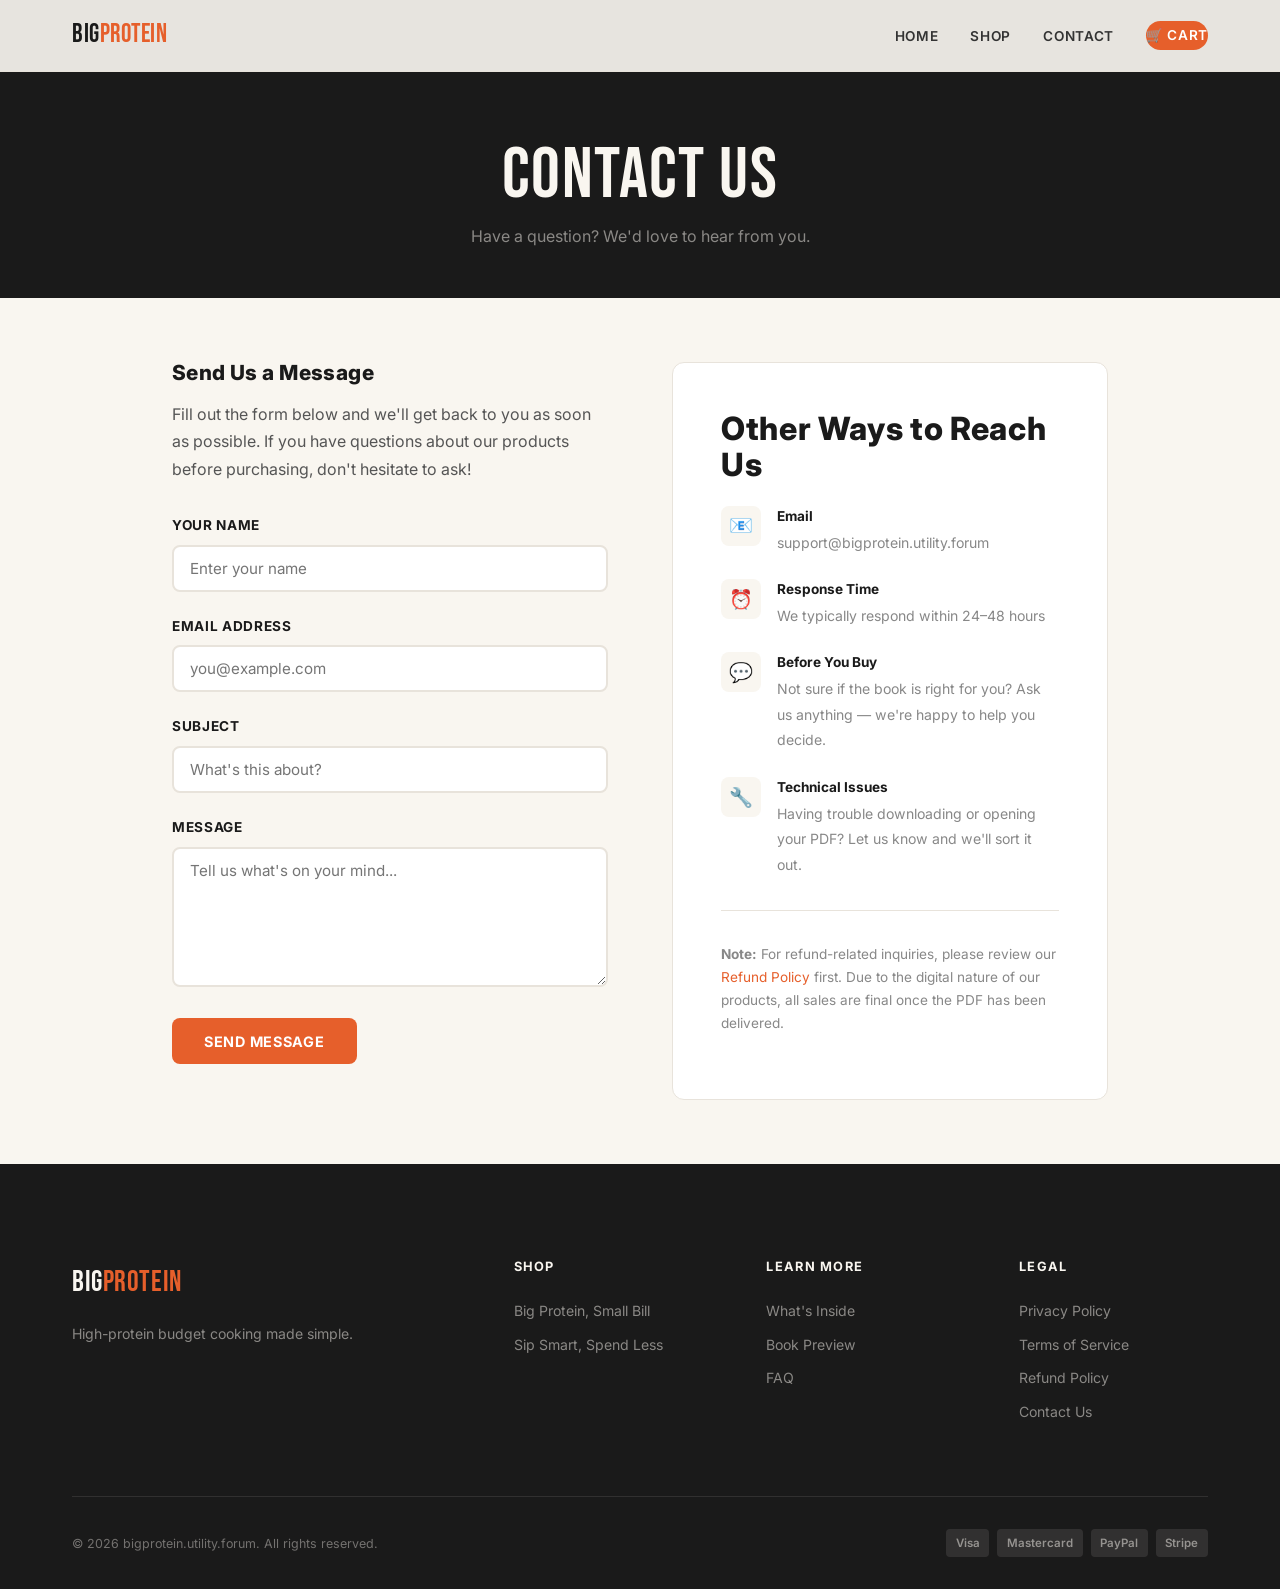
==== contact.html @ dd88ce7a "Initial commit: Big Protein website" ====
<!DOCTYPE html>
<html lang="en">
<head>
  <meta charset="UTF-8">
  <meta name="viewport" content="width=device-width, initial-scale=1.0">
  <title>Contact Us — bigprotein.utility.forum</title>
  <meta name="description" content="Get in touch with bigprotein.utility.forum. Questions about our ebooks, orders, or anything else? We're here to help.">
  <link rel="stylesheet" href="css/styles.css">
</head>
<body>

  <!-- Header -->
  <header class="site-header">
    <div class="header-inner">
      <a href="index.html" class="logo">
        <span class="logo-text">BIG<span>PROTEIN</span></span>
      </a>
      <nav>
        <ul class="nav-links" id="nav-links">
          <li><a href="index.html">Home</a></li>
          <li><a href="index.html#pricing">Shop</a></li>
          <li><a href="contact.html">Contact</a></li>
          <li>
            <a href="#" class="nav-cta" data-open-cart>
              🛒 Cart <span class="cart-count" style="display:none;">0</span>
            </a>
          </li>
        </ul>
      </nav>
      <button class="menu-toggle" id="menu-toggle" aria-label="Toggle menu">
        <span></span><span></span><span></span>
      </button>
    </div>
  </header>

  <div class="page-header">
    <div class="container">
      <h1>Contact Us</h1>
      <p>Have a question? We'd love to hear from you.</p>
    </div>
  </div>

  <div class="page-content" style="max-width: 1000px;">
    <div class="contact-grid">
      <div>
        <h2 style="margin-top: 0;">Send Us a Message</h2>
        <p style="margin-bottom: var(--space-xl);">Fill out the form below and we'll get back to you as soon as possible. If you have questions about our products before purchasing, don't hesitate to ask!</p>

        <form class="contact-form" id="contact-form" onsubmit="handleContactSubmit(event)">
          <div class="form-group">
            <label for="contact-name">Your Name</label>
            <input type="text" id="contact-name" name="name" placeholder="Enter your name" required>
          </div>
          <div class="form-group">
            <label for="contact-email">Email Address</label>
            <input type="email" id="contact-email" name="email" placeholder="you@example.com" required>
          </div>
          <div class="form-group">
            <label for="contact-subject">Subject</label>
            <input type="text" id="contact-subject" name="subject" placeholder="What's this about?">
          </div>
          <div class="form-group">
            <label for="contact-message">Message</label>
            <textarea id="contact-message" name="message" placeholder="Tell us what's on your mind..." required></textarea>
          </div>
          <button type="submit" class="btn-submit">Send Message</button>
        </form>
      </div>

      <div class="contact-info">
        <h3>Other Ways to Reach Us</h3>

        <div class="contact-detail">
          <div class="contact-detail-icon">📧</div>
          <div class="contact-detail-text">
            <strong>Email</strong>
            <span>support@bigprotein.utility.forum</span>
          </div>
        </div>

        <div class="contact-detail">
          <div class="contact-detail-icon">⏰</div>
          <div class="contact-detail-text">
            <strong>Response Time</strong>
            <span>We typically respond within 24–48 hours</span>
          </div>
        </div>

        <div class="contact-detail">
          <div class="contact-detail-icon">💬</div>
          <div class="contact-detail-text">
            <strong>Before You Buy</strong>
            <span>Not sure if the book is right for you? Ask us anything — we're happy to help you decide.</span>
          </div>
        </div>

        <div class="contact-detail">
          <div class="contact-detail-icon">🔧</div>
          <div class="contact-detail-text">
            <strong>Technical Issues</strong>
            <span>Having trouble downloading or opening your PDF? Let us know and we'll sort it out.</span>
          </div>
        </div>

        <div style="margin-top: var(--space-xl); padding-top: var(--space-xl); border-top: 1px solid var(--color-cream-darker);">
          <p style="font-size: 0.85rem; color: var(--color-text-muted);">
            <strong>Note:</strong> For refund-related inquiries, please review our <a href="refund.html">Refund Policy</a> first. Due to the digital nature of our products, all sales are final once the PDF has been delivered.
          </p>
        </div>
      </div>
    </div>
  </div>

  <!-- Footer -->
  <footer class="site-footer">
    <div class="container">
      <div class="footer-grid">
        <div class="footer-brand">
          <div class="logo-text">BIG<span style="color:var(--color-primary);">PROTEIN</span></div>
          <p>High-protein budget cooking made simple.</p>
        </div>
        <div class="footer-col">
          <h4>Shop</h4>
          <ul>
            <li><a href="index.html#pricing">Big Protein, Small Bill</a></li>
            <li><a href="index.html#pricing">Sip Smart, Spend Less</a></li>
          </ul>
        </div>
        <div class="footer-col">
          <h4>Learn More</h4>
          <ul>
            <li><a href="index.html#features">What's Inside</a></li>
            <li><a href="index.html#preview">Book Preview</a></li>
            <li><a href="index.html#faq">FAQ</a></li>
          </ul>
        </div>
        <div class="footer-col">
          <h4>Legal</h4>
          <ul>
            <li><a href="privacy.html">Privacy Policy</a></li>
            <li><a href="terms.html">Terms of Service</a></li>
            <li><a href="refund.html">Refund Policy</a></li>
            <li><a href="contact.html">Contact Us</a></li>
          </ul>
        </div>
      </div>
      <div class="footer-bottom">
        <p>&copy; 2026 bigprotein.utility.forum. All rights reserved.</p>
        <div class="footer-payments">
          <span>Visa</span><span>Mastercard</span><span>PayPal</span><span>Stripe</span>
        </div>
      </div>
    </div>
  </footer>

  <div class="cart-overlay" id="cart-overlay"></div>
  <aside class="cart-sidebar" id="cart-sidebar">
    <div class="cart-header"><h3>Your Cart</h3><button class="cart-close" aria-label="Close cart">✕</button></div>
    <div class="cart-body" id="cart-body"><div class="cart-empty"><div class="cart-empty-icon">🛒</div><p>Your cart is empty</p></div></div>
    <div class="cart-footer">
      <div class="cart-total"><span class="cart-total-label">Total</span><span class="cart-total-value">$0.00</span></div>
      <div class="cart-total-savings" style="display:none;"></div>
      <button class="btn-checkout" disabled>Proceed to Checkout</button>
    </div>
  </aside>

  <script src="js/main.js"></script>
  <script>
    function handleContactSubmit(e) {
      e.preventDefault();
      const form = e.target;
      const btn = form.querySelector('.btn-submit');
      btn.textContent = '✓ Message Sent!';
      btn.style.background = '#2ECC71';
      btn.disabled = true;
      setTimeout(() => {
        form.reset();
        btn.textContent = 'Send Message';
        btn.style.background = '';
        btn.disabled = false;
      }, 3000);
    }
  </script>
</body>
</html>
---- css/styles.css ----
/* ===================================================
   BigProtein.Utility.Forum — Design System & Styles
   =================================================== */

/* --- Google Fonts --- */
@import url('https://fonts.googleapis.com/css2?family=Bebas+Neue&family=Inter:wght@400;500;600;700;800&display=swap');

/* --- Design Tokens --- */
:root {
  /* Colors */
  --color-primary: #E65F2B;
  --color-primary-dark: #C94E1F;
  --color-primary-light: #F07A4C;
  --color-accent: #F4C430;
  --color-accent-dark: #D9AD1D;
  --color-charcoal: #1A1A1A;
  --color-charcoal-light: #333333;
  --color-cream: #F9F6F0;
  --color-cream-dark: #F3EFEA;
  --color-cream-darker: #E8E3DB;
  --color-white: #FFFFFF;
  --color-text: #1A1A1A;
  --color-text-secondary: #555555;
  --color-text-muted: #888888;
  --color-success: #2ECC71;
  --color-danger: #E74C3C;
  --color-overlay: rgba(26, 26, 26, 0.7);

  /* Typography */
  --font-display: 'Bebas Neue', 'Anton', 'Impact', sans-serif;
  --font-body: 'Inter', 'Helvetica Neue', Arial, sans-serif;

  /* Spacing */
  --space-xs: 0.25rem;
  --space-sm: 0.5rem;
  --space-md: 1rem;
  --space-lg: 1.5rem;
  --space-xl: 2rem;
  --space-2xl: 3rem;
  --space-3xl: 4rem;
  --space-4xl: 6rem;

  /* Border Radius */
  --radius-sm: 4px;
  --radius-md: 8px;
  --radius-lg: 12px;
  --radius-xl: 16px;
  --radius-full: 9999px;

  /* Shadows */
  --shadow-sm: 0 1px 3px rgba(0, 0, 0, 0.08);
  --shadow-md: 0 4px 12px rgba(0, 0, 0, 0.1);
  --shadow-lg: 0 8px 30px rgba(0, 0, 0, 0.12);
  --shadow-xl: 0 16px 50px rgba(0, 0, 0, 0.15);
  --shadow-glow: 0 0 40px rgba(230, 95, 43, 0.2);

  /* Transitions */
  --transition-fast: 150ms ease;
  --transition-base: 250ms ease;
  --transition-slow: 400ms ease;
  --transition-spring: 500ms cubic-bezier(0.34, 1.56, 0.64, 1);

  /* Layout */
  --max-width: 1200px;
  --header-height: 72px;
}

/* --- Reset & Base --- */
*, *::before, *::after {
  margin: 0;
  padding: 0;
  box-sizing: border-box;
}

html {
  scroll-behavior: smooth;
  font-size: 16px;
  -webkit-font-smoothing: antialiased;
  -moz-osx-font-smoothing: grayscale;
}

body {
  font-family: var(--font-body);
  color: var(--color-text);
  background-color: var(--color-cream);
  line-height: 1.6;
  overflow-x: hidden;
}

img {
  max-width: 100%;
  height: auto;
  display: block;
}

a {
  color: var(--color-primary);
  text-decoration: none;
  transition: color var(--transition-fast);
}

a:hover {
  color: var(--color-primary-dark);
}

/* --- Typography --- */
h1, h2, h3, h4 {
  font-family: var(--font-display);
  font-weight: 400;
  line-height: 1.1;
  letter-spacing: 0.02em;
  text-transform: uppercase;
}

h1 {
  font-size: clamp(2.5rem, 6vw, 4.5rem);
  color: var(--color-charcoal);
}

h2 {
  font-size: clamp(2rem, 4vw, 3.2rem);
  color: var(--color-charcoal);
}

h3 {
  font-size: clamp(1.5rem, 3vw, 2rem);
  color: var(--color-charcoal);
}

h4 {
  font-size: clamp(1.2rem, 2vw, 1.5rem);
}

p {
  font-size: 1rem;
  line-height: 1.7;
  color: var(--color-text-secondary);
}

.section-label {
  font-family: var(--font-body);
  font-size: 0.75rem;
  font-weight: 700;
  letter-spacing: 0.2em;
  text-transform: uppercase;
  color: var(--color-primary);
  margin-bottom: var(--space-sm);
}

/* --- Utility --- */
.container {
  max-width: var(--max-width);
  margin: 0 auto;
  padding: 0 var(--space-xl);
}

.text-center { text-align: center; }
.text-primary { color: var(--color-primary); }
.text-accent { color: var(--color-accent); }

/* --- Header / Navigation --- */
.site-header {
  position: fixed;
  top: 0;
  left: 0;
  right: 0;
  height: var(--header-height);
  background: rgba(249, 246, 240, 0.92);
  backdrop-filter: blur(20px);
  -webkit-backdrop-filter: blur(20px);
  border-bottom: 1px solid var(--color-cream-darker);
  z-index: 1000;
  transition: background var(--transition-base), box-shadow var(--transition-base);
}

.site-header.scrolled {
  background: rgba(249, 246, 240, 0.98);
  box-shadow: var(--shadow-md);
}

.header-inner {
  max-width: var(--max-width);
  margin: 0 auto;
  padding: 0 var(--space-xl);
  height: 100%;
  display: flex;
  align-items: center;
  justify-content: space-between;
}

.logo {
  display: flex;
  align-items: center;
  gap: var(--space-sm);
  text-decoration: none;
}

.logo-text {
  font-family: var(--font-display);
  font-size: 1.6rem;
  color: var(--color-charcoal);
  letter-spacing: 0.02em;
}

.logo-text span {
  color: var(--color-primary);
}

.nav-links {
  display: flex;
  align-items: center;
  gap: var(--space-xl);
  list-style: none;
}

.nav-links a {
  font-family: var(--font-body);
  font-size: 0.85rem;
  font-weight: 600;
  letter-spacing: 0.05em;
  text-transform: uppercase;
  color: var(--color-charcoal-light);
  position: relative;
  padding: var(--space-xs) 0;
}

.nav-links a::after {
  content: '';
  position: absolute;
  bottom: -2px;
  left: 0;
  width: 0;
  height: 2px;
  background: var(--color-primary);
  transition: width var(--transition-base);
}

.nav-links a:hover {
  color: var(--color-primary);
}

.nav-links a:hover::after {
  width: 100%;
}

.nav-cta {
  display: inline-flex;
  align-items: center;
  gap: var(--space-sm);
  padding: 0.6rem 1.4rem;
  background: var(--color-primary);
  color: var(--color-white) !important;
  border-radius: var(--radius-full);
  font-weight: 700;
  font-size: 0.8rem;
  letter-spacing: 0.05em;
  text-transform: uppercase;
  transition: background var(--transition-fast), transform var(--transition-fast);
}

.nav-cta:hover {
  background: var(--color-primary-dark);
  color: var(--color-white) !important;
  transform: translateY(-1px);
}

.nav-cta .cart-count {
  display: inline-flex;
  align-items: center;
  justify-content: center;
  width: 20px;
  height: 20px;
  background: var(--color-accent);
  color: var(--color-charcoal);
  border-radius: 50%;
  font-size: 0.7rem;
  font-weight: 800;
}

/* Mobile Menu Toggle */
.menu-toggle {
  display: none;
  flex-direction: column;
  gap: 5px;
  background: none;
  border: none;
  cursor: pointer;
  padding: var(--space-sm);
  z-index: 1001;
}

.menu-toggle span {
  display: block;
  width: 24px;
  height: 2px;
  background: var(--color-charcoal);
  transition: transform var(--transition-base), opacity var(--transition-fast);
}

.menu-toggle.active span:nth-child(1) {
  transform: rotate(45deg) translate(5px, 5px);
}

.menu-toggle.active span:nth-child(2) {
  opacity: 0;
}

.menu-toggle.active span:nth-child(3) {
  transform: rotate(-45deg) translate(5px, -5px);
}

/* --- Hero Section --- */
.hero {
  padding-top: calc(var(--header-height) + var(--space-4xl));
  padding-bottom: var(--space-4xl);
  background: var(--color-cream);
  position: relative;
  overflow: hidden;
}

.hero::before {
  content: '';
  position: absolute;
  top: -50%;
  right: -20%;
  width: 600px;
  height: 600px;
  background: radial-gradient(circle, rgba(230, 95, 43, 0.06) 0%, transparent 70%);
  border-radius: 50%;
  pointer-events: none;
}

.hero::after {
  content: '';
  position: absolute;
  bottom: -30%;
  left: -10%;
  width: 400px;
  height: 400px;
  background: radial-gradient(circle, rgba(244, 196, 48, 0.05) 0%, transparent 70%);
  border-radius: 50%;
  pointer-events: none;
}

.hero-inner {
  max-width: var(--max-width);
  margin: 0 auto;
  padding: 0 var(--space-xl);
  display: grid;
  grid-template-columns: 1fr 1fr;
  gap: var(--space-3xl);
  align-items: center;
}

.hero-content {
  position: relative;
  z-index: 1;
}

.hero-badge {
  display: inline-flex;
  align-items: center;
  gap: var(--space-sm);
  padding: 0.4rem 1rem;
  background: var(--color-cream-dark);
  border: 1px solid var(--color-cream-darker);
  border-radius: var(--radius-full);
  font-size: 0.78rem;
  font-weight: 600;
  color: var(--color-primary);
  letter-spacing: 0.05em;
  text-transform: uppercase;
  margin-bottom: var(--space-lg);
  animation: fadeInUp 0.6s ease-out;
}

.hero-badge::before {
  content: '🔥';
}

.hero h1 {
  margin-bottom: var(--space-lg);
  animation: fadeInUp 0.6s ease-out 0.1s both;
}

.hero h1 .highlight {
  color: var(--color-primary);
  position: relative;
}

.hero-subtitle {
  font-size: 1.15rem;
  color: var(--color-text-secondary);
  margin-bottom: var(--space-xl);
  max-width: 480px;
  line-height: 1.7;
  animation: fadeInUp 0.6s ease-out 0.2s both;
}

.hero-price {
  display: flex;
  align-items: center;
  gap: var(--space-md);
  margin-bottom: var(--space-xl);
  animation: fadeInUp 0.6s ease-out 0.3s both;
}

.price-current {
  font-family: var(--font-display);
  font-size: 3rem;
  color: var(--color-charcoal);
}

.price-original {
  font-size: 1.3rem;
  color: var(--color-text-muted);
  text-decoration: line-through;
}

.price-save {
  display: inline-block;
  padding: 0.25rem 0.75rem;
  background: var(--color-accent);
  color: var(--color-charcoal);
  border-radius: var(--radius-full);
  font-size: 0.75rem;
  font-weight: 800;
  letter-spacing: 0.05em;
  text-transform: uppercase;
}

.hero-cta {
  display: inline-flex;
  align-items: center;
  gap: var(--space-sm);
  padding: 1rem 2.5rem;
  background: var(--color-primary);
  color: var(--color-white);
  border: none;
  border-radius: var(--radius-full);
  font-family: var(--font-body);
  font-size: 1rem;
  font-weight: 700;
  letter-spacing: 0.05em;
  text-transform: uppercase;
  cursor: pointer;
  transition: all var(--transition-fast);
  box-shadow: 0 4px 20px rgba(230, 95, 43, 0.3);
  animation: fadeInUp 0.6s ease-out 0.4s both;
}

.hero-cta:hover {
  background: var(--color-primary-dark);
  transform: translateY(-2px);
  box-shadow: 0 6px 25px rgba(230, 95, 43, 0.4);
}

.hero-cta:active {
  transform: translateY(0);
}

.hero-stats {
  display: flex;
  gap: var(--space-xl);
  margin-top: var(--space-2xl);
  animation: fadeInUp 0.6s ease-out 0.5s both;
}

.hero-stat {
  text-align: center;
}

.hero-stat-number {
  font-family: var(--font-display);
  font-size: 2rem;
  color: var(--color-primary);
  line-height: 1;
}

.hero-stat-label {
  font-size: 0.72rem;
  font-weight: 600;
  text-transform: uppercase;
  letter-spacing: 0.08em;
  color: var(--color-text-muted);
  margin-top: 4px;
}

/* Hero Book */
.hero-book {
  display: flex;
  justify-content: center;
  align-items: center;
  position: relative;
  z-index: 1;
  animation: fadeInRight 0.8s ease-out 0.3s both;
}

.hero-book img {
  max-height: 550px;
  width: auto;
  filter: drop-shadow(0 20px 60px rgba(0, 0, 0, 0.2));
  transition: transform var(--transition-slow);
}

.hero-book:hover img {
  transform: scale(1.03) rotate(-1deg);
}

/* Floating badge on book */
.book-badge {
  position: absolute;
  top: 10%;
  right: -5%;
  width: 90px;
  height: 90px;
  background: var(--color-accent);
  border-radius: 50%;
  display: flex;
  flex-direction: column;
  align-items: center;
  justify-content: center;
  box-shadow: var(--shadow-lg);
  animation: float 3s ease-in-out infinite;
}

.book-badge-price {
  font-family: var(--font-display);
  font-size: 1.1rem;
  color: var(--color-charcoal);
  line-height: 1;
}

.book-badge-label {
  font-size: 0.55rem;
  font-weight: 800;
  text-transform: uppercase;
  letter-spacing: 0.1em;
  color: var(--color-charcoal-light);
}

/* --- Preview / Carousel Section --- */
.preview-section {
  padding: var(--space-4xl) 0;
  background: var(--color-charcoal);
  position: relative;
  overflow: hidden;
}

.preview-section::before {
  content: '';
  position: absolute;
  top: 0;
  left: 0;
  right: 0;
  height: 1px;
  background: linear-gradient(90deg, transparent, var(--color-primary), transparent);
}

.preview-header {
  text-align: center;
  margin-bottom: var(--space-3xl);
}

.preview-header h2 {
  color: var(--color-cream);
}

.preview-header p {
  color: rgba(249, 246, 240, 0.6);
  max-width: 500px;
  margin: var(--space-md) auto 0;
}

.carousel-wrapper {
  position: relative;
  max-width: 100%;
  overflow: hidden;
}

.carousel-track {
  display: flex;
  gap: var(--space-xl);
  padding: var(--space-md) var(--space-xl);
  overflow-x: auto;
  scroll-snap-type: x mandatory;
  scroll-behavior: smooth;
  -webkit-overflow-scrolling: touch;
  scrollbar-width: none;
}

.carousel-track::-webkit-scrollbar {
  display: none;
}

.carousel-slide {
  flex: 0 0 280px;
  scroll-snap-align: center;
  border-radius: var(--radius-lg);
  overflow: hidden;
  box-shadow: var(--shadow-xl);
  transition: transform var(--transition-slow);
  position: relative;
  cursor: pointer;
}

.carousel-slide:hover {
  transform: scale(1.03);
}

.carousel-slide-zoom-badge {
  position: absolute;
  top: 12px;
  right: 12px;
  background: rgba(26, 26, 26, 0.8);
  backdrop-filter: blur(4px);
  -webkit-backdrop-filter: blur(4px);
  color: var(--color-white);
  padding: 4px 10px;
  border-radius: var(--radius-full);
  font-size: 0.72rem;
  font-weight: 700;
  display: flex;
  align-items: center;
  gap: 5px;
  opacity: 0;
  transform: translateY(-4px);
  transition: all var(--transition-fast);
  pointer-events: none;
  z-index: 2;
  box-shadow: 0 2px 8px rgba(0,0,0,0.3);
}

.carousel-slide:hover .carousel-slide-zoom-badge {
  opacity: 1;
  transform: translateY(0);
}

.carousel-slide img {
  width: 100%;
  height: auto;
  display: block;
}

.carousel-slide-label {
  position: absolute;
  bottom: 0;
  left: 0;
  right: 0;
  padding: var(--space-lg) var(--space-md) var(--space-md);
  background: linear-gradient(transparent, rgba(26, 26, 26, 0.85));
  color: var(--color-cream);
  font-size: 0.78rem;
  font-weight: 600;
  letter-spacing: 0.05em;
  text-transform: uppercase;
}

/* Carousel Navigation */
.carousel-nav {
  display: flex;
  justify-content: center;
  align-items: center;
  gap: var(--space-lg);
  margin-top: var(--space-2xl);
}

.carousel-btn {
  width: 48px;
  height: 48px;
  background: rgba(249, 246, 240, 0.1);
  border: 1px solid rgba(249, 246, 240, 0.2);
  border-radius: 50%;
  color: var(--color-cream);
  display: flex;
  align-items: center;
  justify-content: center;
  cursor: pointer;
  transition: all var(--transition-fast);
  font-size: 1.2rem;
}

.carousel-btn:hover {
  background: var(--color-primary);
  border-color: var(--color-primary);
  transform: scale(1.1);
}

.carousel-dots {
  display: flex;
  gap: var(--space-sm);
}

.carousel-dot {
  width: 8px;
  height: 8px;
  border-radius: 50%;
  background: rgba(249, 246, 240, 0.3);
  border: none;
  cursor: pointer;
  transition: all var(--transition-fast);
}

.carousel-dot.active {
  width: 24px;
  border-radius: var(--radius-full);
  background: var(--color-primary);
}

.btn-open-grid-preview {
  display: inline-flex;
  align-items: center;
  gap: 8px;
  margin-top: var(--space-md);
  padding: 0.65rem 1.4rem;
  background: rgba(249, 246, 240, 0.12);
  border: 1px solid rgba(249, 246, 240, 0.25);
  border-radius: var(--radius-full);
  color: var(--color-cream);
  font-size: 0.82rem;
  font-weight: 700;
  letter-spacing: 0.05em;
  text-transform: uppercase;
  cursor: pointer;
  transition: all var(--transition-fast);
}

.btn-open-grid-preview:hover {
  background: var(--color-primary);
  border-color: var(--color-primary);
  color: var(--color-white);
  transform: translateY(-2px);
  box-shadow: 0 4px 15px rgba(230, 95, 43, 0.3);
}

/* --- Fullscreen Book Preview Lightbox --- */
.preview-lightbox {
  position: fixed;
  inset: 0;
  background: rgba(14, 14, 14, 0.96);
  backdrop-filter: blur(8px);
  -webkit-backdrop-filter: blur(8px);
  z-index: 4000;
  display: flex;
  flex-direction: column;
  opacity: 0;
  visibility: hidden;
  transition: opacity 0.3s ease, visibility 0.3s ease;
}

.preview-lightbox.open {
  opacity: 1;
  visibility: visible;
}

.lightbox-topbar {
  height: 68px;
  background: rgba(24, 24, 24, 0.92);
  border-bottom: 1px solid rgba(255, 255, 255, 0.1);
  display: flex;
  align-items: center;
  justify-content: space-between;
  padding: 0 var(--space-xl);
  z-index: 20;
}

.lightbox-info {
  display: flex;
  align-items: center;
  gap: var(--space-md);
}

.lightbox-page-title {
  font-family: var(--font-display);
  font-size: 1.4rem;
  color: var(--color-cream);
  letter-spacing: 0.05em;
  text-transform: uppercase;
}

.lightbox-page-counter {
  font-size: 0.8rem;
  font-weight: 700;
  color: var(--color-accent);
  background: rgba(244, 196, 48, 0.15);
  padding: 3px 10px;
  border-radius: var(--radius-full);
}

.lightbox-actions {
  display: flex;
  align-items: center;
  gap: var(--space-sm);
}

.lightbox-btn {
  background: rgba(255, 255, 255, 0.08);
  border: 1px solid rgba(255, 255, 255, 0.18);
  border-radius: var(--radius-md);
  color: var(--color-cream);
  padding: 8px 14px;
  font-family: var(--font-body);
  font-size: 0.82rem;
  font-weight: 700;
  cursor: pointer;
  display: flex;
  align-items: center;
  gap: 8px;
  transition: all var(--transition-fast);
}

.lightbox-btn:hover {
  background: var(--color-primary);
  border-color: var(--color-primary);
  color: var(--color-white);
  transform: translateY(-1px);
}

.lightbox-btn.active {
  background: var(--color-primary);
  border-color: var(--color-primary);
  color: var(--color-white);
}

.lightbox-btn-close {
  background: rgba(231, 76, 60, 0.2);
  border-color: rgba(231, 76, 60, 0.4);
  font-size: 1.2rem;
  width: 40px;
  height: 40px;
  padding: 0;
  justify-content: center;
  border-radius: 50%;
}

.lightbox-btn-close:hover {
  background: var(--color-danger);
  border-color: var(--color-danger);
}

/* Lightbox Main (Single Page Zoom) View */
.lightbox-main-view {
  flex: 1;
  position: relative;
  display: flex;
  align-items: center;
  justify-content: center;
  overflow: hidden;
  padding: var(--space-md);
}

.lightbox-image-wrapper {
  max-width: 90vw;
  max-height: 84vh;
  display: flex;
  align-items: center;
  justify-content: center;
  transition: transform 0.3s cubic-bezier(0.2, 0.8, 0.2, 1);
  cursor: zoom-in;
}

.lightbox-image-wrapper.zoomed {
  transform: scale(1.6);
  cursor: zoom-out;
}

.lightbox-active-img {
  max-height: 82vh;
  max-width: 85vw;
  object-fit: contain;
  border-radius: var(--radius-md);
  box-shadow: 0 12px 50px rgba(0, 0, 0, 0.7);
  user-select: none;
  transition: opacity 0.2s ease;
}

.lightbox-nav-btn {
  position: absolute;
  top: 50%;
  transform: translateY(-50%);
  width: 54px;
  height: 54px;
  background: rgba(255, 255, 255, 0.12);
  border: 1px solid rgba(255, 255, 255, 0.25);
  border-radius: 50%;
  color: var(--color-white);
  font-size: 2.2rem;
  line-height: 1;
  display: flex;
  align-items: center;
  justify-content: center;
  cursor: pointer;
  transition: all var(--transition-fast);
  z-index: 10;
  backdrop-filter: blur(4px);
}

.lightbox-prev {
  left: 24px;
}

.lightbox-next {
  right: 24px;
}

.lightbox-nav-btn:hover {
  background: var(--color-primary);
  border-color: var(--color-primary);
  transform: translateY(-50%) scale(1.1);
}

/* Four Boxes Grid View */
.lightbox-grid-view {
  flex: 1;
  overflow-y: auto;
  padding: var(--space-2xl) var(--space-xl);
  max-width: 1200px;
  margin: 0 auto;
  width: 100%;
}

.lightbox-grid-header {
  text-align: center;
  margin-bottom: var(--space-xl);
}

.lightbox-grid-header h4 {
  color: var(--color-cream);
  font-size: 1.4rem;
  letter-spacing: 0.05em;
  margin-bottom: var(--space-xs);
}

.lightbox-grid-header p {
  color: rgba(249, 246, 240, 0.6);
  font-size: 0.88rem;
}

.grid-view-thumbnails {
  display: grid;
  grid-template-columns: repeat(4, 1fr);
  gap: var(--space-lg);
}

.grid-thumbnail-card {
  background: #202020;
  border: 2px solid rgba(255, 255, 255, 0.1);
  border-radius: var(--radius-lg);
  overflow: hidden;
  cursor: pointer;
  transition: all var(--transition-base);
  position: relative;
  display: flex;
  flex-direction: column;
}

.grid-thumbnail-card:hover {
  transform: translateY(-4px) scale(1.02);
  border-color: var(--color-primary);
  box-shadow: 0 10px 30px rgba(230, 95, 43, 0.35);
}

.grid-thumbnail-card.active {
  border-color: var(--color-accent);
  box-shadow: 0 0 25px rgba(244, 196, 48, 0.4);
}

.grid-thumbnail-card img {
  width: 100%;
  height: auto;
  display: block;
}

.grid-thumbnail-info {
  padding: 10px 14px;
  background: #181818;
  display: flex;
  justify-content: space-between;
  align-items: center;
  border-top: 1px solid rgba(255, 255, 255, 0.06);
}

.grid-thumbnail-title {
  font-size: 0.82rem;
  font-weight: 700;
  color: var(--color-cream);
}

.grid-thumbnail-number {
  font-size: 0.72rem;
  font-weight: 800;
  color: var(--color-accent);
  background: rgba(244, 196, 48, 0.15);
  padding: 2px 6px;
  border-radius: var(--radius-sm);
}

/* --- What's Inside Section --- */
.features-section {
  padding: var(--space-4xl) 0;
  background: var(--color-cream);
}

.features-grid {
  display: grid;
  grid-template-columns: repeat(3, 1fr);
  gap: var(--space-xl);
  margin-top: var(--space-3xl);
}

.feature-card {
  background: var(--color-white);
  border: 1px solid var(--color-cream-darker);
  border-radius: var(--radius-lg);
  padding: var(--space-2xl);
  text-align: center;
  transition: all var(--transition-base);
  position: relative;
  overflow: hidden;
}

.feature-card::before {
  content: '';
  position: absolute;
  top: 0;
  left: 0;
  right: 0;
  height: 3px;
  background: var(--color-primary);
  transform: scaleX(0);
  transition: transform var(--transition-base);
}

.feature-card:hover {
  transform: translateY(-4px);
  box-shadow: var(--shadow-lg);
  border-color: transparent;
}

.feature-card:hover::before {
  transform: scaleX(1);
}

.feature-icon {
  width: 64px;
  height: 64px;
  margin: 0 auto var(--space-lg);
  background: var(--color-cream);
  border-radius: var(--radius-lg);
  display: flex;
  align-items: center;
  justify-content: center;
  font-size: 1.8rem;
}

.feature-stat {
  font-family: var(--font-display);
  font-size: 2.2rem;
  color: var(--color-primary);
  margin-bottom: var(--space-xs);
}

.feature-card h4 {
  margin-bottom: var(--space-sm);
  color: var(--color-charcoal);
  text-transform: none;
  font-family: var(--font-body);
  font-weight: 700;
  font-size: 1rem;
}

.feature-card p {
  font-size: 0.88rem;
  color: var(--color-text-muted);
}

/* --- Pricing / Offer Section --- */
.pricing-section {
  padding: var(--space-4xl) 0;
  background: var(--color-cream-dark);
  position: relative;
}

.pricing-section::before {
  content: '';
  position: absolute;
  top: 0;
  left: 0;
  right: 0;
  height: 1px;
  background: linear-gradient(90deg, transparent, var(--color-cream-darker), transparent);
}

.pricing-grid {
  display: grid;
  grid-template-columns: 1fr 1fr;
  gap: var(--space-2xl);
  margin-top: var(--space-3xl);
  max-width: 900px;
  margin-left: auto;
  margin-right: auto;
}

.pricing-card {
  background: var(--color-white);
  border: 2px solid var(--color-cream-darker);
  border-radius: var(--radius-xl);
  overflow: hidden;
  transition: all var(--transition-base);
  position: relative;
}

.pricing-card:hover {
  box-shadow: var(--shadow-xl);
  transform: translateY(-4px);
}

.pricing-card.featured {
  border-color: var(--color-primary);
  box-shadow: var(--shadow-glow);
}

.pricing-card.featured .pricing-card-badge {
  display: block;
}

.pricing-card-badge {
  display: none;
  text-align: center;
  padding: 0.5rem;
  background: var(--color-primary);
  color: var(--color-white);
  font-size: 0.75rem;
  font-weight: 800;
  letter-spacing: 0.1em;
  text-transform: uppercase;
}

.pricing-card-image {
  padding: var(--space-xl);
  background: var(--color-cream);
  display: flex;
  justify-content: center;
}

.pricing-card-image img {
  max-height: 280px;
  width: auto;
  filter: drop-shadow(var(--shadow-md));
}

.pricing-card-body {
  padding: var(--space-xl);
}

.pricing-card-title {
  font-family: var(--font-display);
  font-size: 1.6rem;
  color: var(--color-charcoal);
  margin-bottom: var(--space-sm);
}

.pricing-card-desc {
  font-size: 0.88rem;
  color: var(--color-text-muted);
  margin-bottom: var(--space-lg);
  line-height: 1.6;
}

.pricing-card-price {
  display: flex;
  align-items: center;
  gap: var(--space-md);
  margin-bottom: var(--space-lg);
}

.pricing-card-price .current {
  font-family: var(--font-display);
  font-size: 2.5rem;
  color: var(--color-charcoal);
}

.pricing-card-price .original {
  font-size: 1.1rem;
  color: var(--color-text-muted);
  text-decoration: line-through;
}

.pricing-card-price .free-badge {
  font-family: var(--font-display);
  font-size: 2.5rem;
  color: var(--color-success);
}

.pricing-card-features {
  list-style: none;
  margin-bottom: var(--space-lg);
}

.pricing-card-features li {
  padding: var(--space-sm) 0;
  font-size: 0.88rem;
  color: var(--color-text-secondary);
  display: flex;
  align-items: center;
  gap: var(--space-sm);
}

.pricing-card-features li::before {
  content: '✓';
  color: var(--color-primary);
  font-weight: 700;
}

.btn-add-cart {
  width: 100%;
  padding: 0.9rem;
  background: var(--color-primary);
  color: var(--color-white);
  border: none;
  border-radius: var(--radius-md);
  font-family: var(--font-body);
  font-size: 0.9rem;
  font-weight: 700;
  letter-spacing: 0.05em;
  text-transform: uppercase;
  cursor: pointer;
  transition: all var(--transition-fast);
}

.btn-add-cart:hover {
  background: var(--color-primary-dark);
  transform: translateY(-1px);
}

.btn-add-cart.added {
  background: var(--color-success);
  cursor: default;
}

.btn-add-cart-bonus {
  width: 100%;
  padding: 0.9rem;
  background: var(--color-charcoal);
  color: var(--color-cream);
  border: 2px dashed var(--color-accent);
  border-radius: var(--radius-md);
  font-family: var(--font-body);
  font-size: 0.9rem;
  font-weight: 700;
  letter-spacing: 0.05em;
  text-transform: uppercase;
  cursor: not-allowed;
  opacity: 0.6;
  transition: all var(--transition-fast);
}

.btn-add-cart-bonus.unlocked {
  cursor: pointer;
  opacity: 1;
  background: var(--color-accent);
  color: var(--color-charcoal);
  border-style: solid;
  animation: pulse 2s ease-in-out infinite;
}

.btn-add-cart-bonus.unlocked:hover {
  transform: translateY(-1px);
  box-shadow: 0 4px 15px rgba(244, 196, 48, 0.4);
}

.savings-banner {
  text-align: center;
  margin-top: var(--space-2xl);
  padding: var(--space-lg);
  background: var(--color-charcoal);
  border-radius: var(--radius-lg);
  color: var(--color-cream);
}

.savings-banner h3 {
  color: var(--color-accent);
  margin-bottom: var(--space-xs);
}

.savings-banner p {
  color: rgba(249, 246, 240, 0.7);
  font-size: 0.9rem;
}

/* --- Testimonials --- */
.testimonials-section {
  padding: var(--space-4xl) 0;
  background: var(--color-cream);
}

.testimonials-grid {
  display: grid;
  grid-template-columns: repeat(3, 1fr);
  gap: var(--space-xl);
  margin-top: var(--space-3xl);
}

.testimonial-card {
  background: var(--color-white);
  border: 1px solid var(--color-cream-darker);
  border-radius: var(--radius-lg);
  padding: var(--space-xl);
  transition: all var(--transition-base);
  display: flex;
  flex-direction: column;
}

.testimonial-card:hover {
  transform: translateY(-4px);
  box-shadow: var(--shadow-lg);
  border-color: transparent;
}

.testimonial-header {
  display: flex;
  align-items: center;
  gap: var(--space-md);
  margin-bottom: var(--space-md);
}

.testimonial-avatar {
  width: 54px;
  height: 54px;
  border-radius: 50%;
  object-fit: cover;
  border: 2px solid var(--color-primary);
  box-shadow: 0 2px 8px rgba(0, 0, 0, 0.12);
  flex-shrink: 0;
}

.testimonial-avatar-letter {
  display: flex;
  align-items: center;
  justify-content: center;
  background: linear-gradient(135deg, #2D3748, #1A202C);
  color: #FFFFFF;
  font-family: var(--font-display);
  font-size: 1.5rem;
  letter-spacing: 0.05em;
  border: 2px solid var(--color-accent);
  box-shadow: 0 2px 8px rgba(0, 0, 0, 0.15);
  user-select: none;
}

.testimonial-user-info {
  display: flex;
  flex-direction: column;
}

.testimonial-author {
  font-weight: 700;
  font-size: 0.95rem;
  color: var(--color-charcoal);
  line-height: 1.2;
}

.testimonial-meta {
  font-size: 0.78rem;
  color: var(--color-text-muted);
  margin-top: 3px;
  display: flex;
  align-items: center;
  gap: 6px;
  flex-wrap: wrap;
}

.verified-badge {
  color: var(--color-success);
  font-weight: 700;
  font-size: 0.72rem;
  background: rgba(46, 204, 113, 0.12);
  padding: 1px 6px;
  border-radius: var(--radius-sm);
}

.testimonial-stars {
  color: var(--color-accent);
  font-size: 1rem;
  margin-bottom: var(--space-sm);
  letter-spacing: 2px;
}

.testimonial-text {
  font-size: 0.92rem;
  color: var(--color-text-secondary);
  line-height: 1.65;
  font-style: italic;
  flex: 1;
}

/* --- FAQ Section --- */
.faq-section {
  padding: var(--space-4xl) 0;
  background: var(--color-cream-dark);
}

.faq-list {
  max-width: 700px;
  margin: var(--space-3xl) auto 0;
}

.faq-item {
  border-bottom: 1px solid var(--color-cream-darker);
}

.faq-question {
  width: 100%;
  text-align: left;
  padding: var(--space-lg) 0;
  background: none;
  border: none;
  font-family: var(--font-body);
  font-size: 1rem;
  font-weight: 700;
  color: var(--color-charcoal);
  cursor: pointer;
  display: flex;
  justify-content: space-between;
  align-items: center;
  transition: color var(--transition-fast);
}

.faq-question:hover {
  color: var(--color-primary);
}

.faq-question .faq-icon {
  font-size: 1.5rem;
  color: var(--color-primary);
  transition: transform var(--transition-base);
  flex-shrink: 0;
  margin-left: var(--space-md);
}

.faq-item.active .faq-icon {
  transform: rotate(45deg);
}

.faq-answer {
  max-height: 0;
  overflow: hidden;
  transition: max-height var(--transition-slow), padding var(--transition-slow);
}

.faq-answer-inner {
  padding-bottom: var(--space-lg);
  font-size: 0.92rem;
  color: var(--color-text-secondary);
  line-height: 1.7;
}

.faq-item.active .faq-answer {
  max-height: 400px;
}

/* --- Footer --- */
.site-footer {
  background: var(--color-charcoal);
  color: var(--color-cream);
  padding: var(--space-4xl) 0 var(--space-xl);
}

.footer-grid {
  display: grid;
  grid-template-columns: 2fr 1fr 1fr 1fr;
  gap: var(--space-3xl);
  margin-bottom: var(--space-3xl);
}

.footer-brand .logo-text {
  color: var(--color-cream);
  font-size: 1.8rem;
  margin-bottom: var(--space-md);
}

.footer-brand p {
  color: rgba(249, 246, 240, 0.5);
  font-size: 0.88rem;
  max-width: 300px;
}

.footer-col h4 {
  font-family: var(--font-body);
  font-weight: 700;
  font-size: 0.8rem;
  letter-spacing: 0.1em;
  text-transform: uppercase;
  color: var(--color-cream);
  margin-bottom: var(--space-lg);
}

.footer-col ul {
  list-style: none;
}

.footer-col ul li {
  margin-bottom: var(--space-sm);
}

.footer-col ul a {
  color: rgba(249, 246, 240, 0.5);
  font-size: 0.88rem;
  transition: color var(--transition-fast);
}

.footer-col ul a:hover {
  color: var(--color-primary);
}

.footer-bottom {
  padding-top: var(--space-xl);
  border-top: 1px solid rgba(249, 246, 240, 0.1);
  display: flex;
  justify-content: space-between;
  align-items: center;
  flex-wrap: wrap;
  gap: var(--space-md);
}

.footer-bottom p {
  font-size: 0.78rem;
  color: rgba(249, 246, 240, 0.4);
}

.footer-payments {
  display: flex;
  gap: var(--space-sm);
  align-items: center;
}

.footer-payments span {
  background: rgba(249, 246, 240, 0.1);
  padding: 0.3rem 0.6rem;
  border-radius: var(--radius-sm);
  font-size: 0.72rem;
  color: rgba(249, 246, 240, 0.5);
  font-weight: 600;
}

/* --- Cart Sidebar --- */
.cart-overlay {
  position: fixed;
  inset: 0;
  background: var(--color-overlay);
  z-index: 2000;
  opacity: 0;
  visibility: hidden;
  transition: all var(--transition-base);
}

.cart-overlay.open {
  opacity: 1;
  visibility: visible;
}

.cart-sidebar {
  position: fixed;
  top: 0;
  right: 0;
  bottom: 0;
  width: 420px;
  max-width: 90vw;
  background: var(--color-white);
  z-index: 2001;
  transform: translateX(100%);
  transition: transform var(--transition-slow);
  display: flex;
  flex-direction: column;
}

.cart-sidebar.open {
  transform: translateX(0);
}

.cart-header {
  display: flex;
  justify-content: space-between;
  align-items: center;
  padding: var(--space-xl);
  border-bottom: 1px solid var(--color-cream-darker);
}

.cart-header h3 {
  font-family: var(--font-display);
  font-size: 1.5rem;
  color: var(--color-charcoal);
}

.cart-close {
  width: 36px;
  height: 36px;
  background: var(--color-cream);
  border: none;
  border-radius: 50%;
  font-size: 1.2rem;
  cursor: pointer;
  display: flex;
  align-items: center;
  justify-content: center;
  transition: background var(--transition-fast);
}

.cart-close:hover {
  background: var(--color-cream-darker);
}

.cart-body {
  flex: 1;
  overflow-y: auto;
  padding: var(--space-xl);
}

.cart-empty {
  text-align: center;
  padding: var(--space-3xl) 0;
  color: var(--color-text-muted);
}

.cart-empty-icon {
  font-size: 3rem;
  margin-bottom: var(--space-md);
}

.cart-item {
  display: flex;
  gap: var(--space-md);
  padding: var(--space-md) 0;
  border-bottom: 1px solid var(--color-cream-darker);
}

.cart-item-image {
  width: 70px;
  height: 90px;
  border-radius: var(--radius-sm);
  overflow: hidden;
  flex-shrink: 0;
  background: var(--color-cream);
}

.cart-item-image img {
  width: 100%;
  height: 100%;
  object-fit: cover;
}

.cart-item-info {
  flex: 1;
}

.cart-item-title {
  font-weight: 700;
  font-size: 0.88rem;
  color: var(--color-charcoal);
  margin-bottom: 4px;
}

.cart-item-price {
  font-family: var(--font-display);
  font-size: 1.1rem;
  color: var(--color-primary);
}

.cart-item-price .original {
  font-family: var(--font-body);
  font-size: 0.8rem;
  color: var(--color-text-muted);
  text-decoration: line-through;
  margin-left: var(--space-sm);
}

.cart-item-free {
  color: var(--color-success);
}

.cart-item-remove {
  background: none;
  border: none;
  color: var(--color-text-muted);
  cursor: pointer;
  font-size: 0.78rem;
  padding: 2px 0;
  transition: color var(--transition-fast);
}

.cart-item-remove:hover {
  color: var(--color-danger);
}

/* Special Offer in Cart */
.cart-special-offer {
  margin-top: var(--space-lg);
  padding: var(--space-lg);
  background: linear-gradient(135deg, #FFF8E1, #FFF3CD);
  border: 2px dashed var(--color-accent);
  border-radius: var(--radius-lg);
  animation: fadeInUp 0.5s ease-out;
}

.cart-special-offer-header {
  display: flex;
  align-items: center;
  gap: var(--space-sm);
  margin-bottom: var(--space-sm);
}

.cart-special-offer-header span {
  font-size: 1.4rem;
}

.cart-special-offer-header h4 {
  font-family: var(--font-body);
  font-weight: 800;
  font-size: 0.9rem;
  color: var(--color-charcoal);
  text-transform: uppercase;
  letter-spacing: 0.05em;
}

.cart-special-offer p {
  font-size: 0.85rem;
  color: var(--color-text-secondary);
  margin-bottom: var(--space-md);
}

.cart-special-offer .offer-value {
  display: flex;
  align-items: center;
  gap: var(--space-sm);
  margin-bottom: var(--space-md);
}

.cart-special-offer .offer-value .was {
  text-decoration: line-through;
  color: var(--color-text-muted);
  font-size: 0.9rem;
}

.cart-special-offer .offer-value .now {
  font-family: var(--font-display);
  font-size: 1.5rem;
  color: var(--color-success);
}

.btn-claim-offer {
  width: 100%;
  padding: 0.75rem;
  background: var(--color-accent);
  color: var(--color-charcoal);
  border: none;
  border-radius: var(--radius-md);
  font-family: var(--font-body);
  font-size: 0.85rem;
  font-weight: 800;
  letter-spacing: 0.05em;
  text-transform: uppercase;
  cursor: pointer;
  transition: all var(--transition-fast);
}

.btn-claim-offer:hover {
  background: var(--color-accent-dark);
  transform: translateY(-1px);
}

.cart-footer {
  padding: var(--space-xl);
  border-top: 1px solid var(--color-cream-darker);
  background: var(--color-cream);
}

.cart-total {
  display: flex;
  justify-content: space-between;
  align-items: center;
  margin-bottom: var(--space-lg);
}

.cart-total-label {
  font-weight: 700;
  font-size: 0.95rem;
  color: var(--color-charcoal);
}

.cart-total-value {
  font-family: var(--font-display);
  font-size: 1.8rem;
  color: var(--color-charcoal);
}

.cart-total-savings {
  text-align: right;
  font-size: 0.78rem;
  color: var(--color-success);
  font-weight: 600;
  margin-top: -10px;
  margin-bottom: var(--space-md);
}

.btn-checkout {
  width: 100%;
  padding: 1rem;
  background: var(--color-primary);
  color: var(--color-white);
  border: none;
  border-radius: var(--radius-md);
  font-family: var(--font-body);
  font-size: 1rem;
  font-weight: 700;
  letter-spacing: 0.05em;
  text-transform: uppercase;
  cursor: pointer;
  transition: all var(--transition-fast);
}

.btn-checkout:hover {
  background: var(--color-primary-dark);
}

.btn-checkout:disabled {
  opacity: 0.5;
  cursor: not-allowed;
}

/* Pricing Card Buttons & Badges */
.pricing-badge-free {
  display: inline-block;
  padding: 0.25rem 0.6rem;
  background: var(--color-accent);
  color: var(--color-charcoal);
  border-radius: var(--radius-full);
  font-size: 0.72rem;
  font-weight: 800;
  letter-spacing: 0.05em;
  text-transform: uppercase;
}

.btn-add-cart-solo {
  width: 100%;
  margin-top: var(--space-sm);
  padding: 0.75rem;
  background: transparent;
  color: var(--color-charcoal);
  border: 1px solid var(--color-cream-darker);
  border-radius: var(--radius-md);
  font-family: var(--font-body);
  font-size: 0.85rem;
  font-weight: 600;
  letter-spacing: 0.03em;
  cursor: pointer;
  transition: all var(--transition-fast);
}

.btn-add-cart-solo:hover {
  border-color: var(--color-charcoal);
  background: var(--color-cream);
}

/* Cart Upgrade Banner */
.cart-upgrade-box {
  margin-top: var(--space-lg);
  padding: var(--space-lg);
  background: linear-gradient(135deg, #FFF3E0, #FFE0B2);
  border: 2px dashed var(--color-primary);
  border-radius: var(--radius-lg);
  animation: fadeInUp 0.5s ease-out;
}

.cart-upgrade-box h4 {
  font-family: var(--font-body);
  font-weight: 800;
  font-size: 0.9rem;
  color: var(--color-charcoal);
  text-transform: uppercase;
  margin-bottom: var(--space-xs);
}

.cart-upgrade-box p {
  font-size: 0.85rem;
  color: var(--color-text-secondary);
  margin-bottom: var(--space-md);
}

.btn-upgrade-cart {
  width: 100%;
  padding: 0.75rem;
  background: var(--color-primary);
  color: var(--color-white);
  border: none;
  border-radius: var(--radius-md);
  font-family: var(--font-body);
  font-size: 0.85rem;
  font-weight: 800;
  letter-spacing: 0.05em;
  text-transform: uppercase;
  cursor: pointer;
  transition: all var(--transition-fast);
}

.btn-upgrade-cart:hover {
  background: var(--color-primary-dark);
}

/* --- Checkout Modal --- */
.checkout-overlay {
  position: fixed;
  inset: 0;
  background: var(--color-overlay);
  backdrop-filter: blur(4px);
  -webkit-backdrop-filter: blur(4px);
  z-index: 3000;
  opacity: 0;
  visibility: hidden;
  transition: all var(--transition-base);
  display: flex;
  align-items: center;
  justify-content: center;
  padding: var(--space-md);
}

.checkout-overlay.open {
  opacity: 1;
  visibility: visible;
}

.checkout-modal {
  background: var(--color-white);
  border-radius: var(--radius-xl);
  max-width: 620px;
  width: 100%;
  max-height: 90vh;
  overflow-y: auto;
  box-shadow: var(--shadow-xl);
  position: relative;
  transform: translateY(20px) scale(0.97);
  transition: all var(--transition-spring);
}

.checkout-overlay.open .checkout-modal {
  transform: translateY(0) scale(1);
}

.checkout-header {
  display: flex;
  justify-content: space-between;
  align-items: center;
  padding: var(--space-xl);
  border-bottom: 1px solid var(--color-cream-darker);
  background: var(--color-cream);
}

.checkout-header h3 {
  font-family: var(--font-display);
  font-size: 1.6rem;
  color: var(--color-charcoal);
  margin: 0;
}

.checkout-close {
  width: 36px;
  height: 36px;
  background: var(--color-white);
  border: 1px solid var(--color-cream-darker);
  border-radius: 50%;
  font-size: 1.2rem;
  cursor: pointer;
  display: flex;
  align-items: center;
  justify-content: center;
  transition: all var(--transition-fast);
}

.checkout-close:hover {
  background: var(--color-cream-darker);
}

.checkout-body {
  padding: var(--space-xl);
}

.checkout-summary-box {
  background: var(--color-cream);
  border: 1px solid var(--color-cream-darker);
  border-radius: var(--radius-lg);
  padding: var(--space-lg);
  margin-bottom: var(--space-xl);
}

.checkout-items-list {
  display: flex;
  flex-direction: column;
  gap: var(--space-sm);
  margin-bottom: var(--space-md);
}

.checkout-item-row {
  display: flex;
  justify-content: space-between;
  align-items: center;
  font-size: 0.9rem;
}

.checkout-item-name {
  font-weight: 600;
  color: var(--color-charcoal);
}

.checkout-item-cost {
  font-weight: 700;
  color: var(--color-charcoal);
}

.checkout-item-cost.free {
  color: var(--color-success);
}

.checkout-divider {
  height: 1px;
  background: var(--color-cream-darker);
  margin: var(--space-sm) 0;
}

.checkout-total-row {
  display: flex;
  justify-content: space-between;
  align-items: center;
  font-size: 1.15rem;
  font-weight: 800;
  color: var(--color-charcoal);
}

.checkout-savings-row {
  display: flex;
  justify-content: flex-end;
  color: var(--color-success);
  font-size: 0.8rem;
  font-weight: 700;
  margin-top: 2px;
}

.checkout-payment-methods {
  display: grid;
  grid-template-columns: 1fr 1fr 1fr;
  gap: var(--space-sm);
  margin-bottom: var(--space-lg);
}

.payment-method-btn {
  padding: 0.75rem var(--space-sm);
  border: 2px solid var(--color-cream-darker);
  background: var(--color-white);
  border-radius: var(--radius-md);
  cursor: pointer;
  font-size: 0.85rem;
  font-weight: 700;
  display: flex;
  align-items: center;
  justify-content: center;
  gap: 6px;
  transition: all var(--transition-fast);
}

.payment-method-btn.active {
  border-color: var(--color-primary);
  background: rgba(230, 95, 43, 0.05);
  color: var(--color-primary);
}

.payment-card-fields {
  display: grid;
  grid-template-columns: 1fr 1fr;
  gap: var(--space-md);
}

.payment-card-fields .full-width {
  grid-column: span 2;
}

.btn-complete-order {
  width: 100%;
  padding: 1.1rem;
  background: var(--color-primary);
  color: var(--color-white);
  border: none;
  border-radius: var(--radius-md);
  font-family: var(--font-body);
  font-size: 1rem;
  font-weight: 800;
  letter-spacing: 0.05em;
  text-transform: uppercase;
  cursor: pointer;
  margin-top: var(--space-lg);
  box-shadow: 0 4px 15px rgba(230, 95, 43, 0.3);
  transition: all var(--transition-fast);
  display: flex;
  align-items: center;
  justify-content: center;
  gap: var(--space-sm);
}

.btn-complete-order:hover {
  background: var(--color-primary-dark);
  transform: translateY(-1px);
}

.checkout-trust-badge {
  text-align: center;
  margin-top: var(--space-md);
  font-size: 0.78rem;
  color: var(--color-text-muted);
  display: flex;
  align-items: center;
  justify-content: center;
  gap: var(--space-sm);
}

/* Confirmation Screen */
.order-success-card {
  text-align: center;
  padding: var(--space-xl) 0;
}

.order-success-icon {
  width: 70px;
  height: 70px;
  background: rgba(46, 204, 113, 0.15);
  color: var(--color-success);
  border-radius: 50%;
  display: flex;
  align-items: center;
  justify-content: center;
  font-size: 2.2rem;
  margin: 0 auto var(--space-lg);
}

.order-success-card h3 {
  font-size: 1.8rem;
  margin-bottom: var(--space-xs);
  color: var(--color-charcoal);
}

.order-success-card p {
  color: var(--color-text-secondary);
  font-size: 0.95rem;
  max-width: 440px;
  margin: 0 auto var(--space-xl);
}

.download-boxes {
  display: flex;
  flex-direction: column;
  gap: var(--space-md);
  margin-bottom: var(--space-xl);
}

.download-item-card {
  display: flex;
  align-items: center;
  justify-content: space-between;
  background: var(--color-cream);
  border: 1px solid var(--color-cream-darker);
  border-radius: var(--radius-lg);
  padding: var(--space-md) var(--space-lg);
  text-align: left;
}

.download-item-info {
  display: flex;
  align-items: center;
  gap: var(--space-md);
}

.download-item-icon {
  font-size: 2rem;
}

.download-item-title {
  font-weight: 700;
  font-size: 0.95rem;
  color: var(--color-charcoal);
}

.download-item-sub {
  font-size: 0.8rem;
  color: var(--color-text-muted);
}

.btn-download-pdf {
  display: inline-flex;
  align-items: center;
  gap: var(--space-xs);
  padding: 0.7rem 1.4rem;
  background: var(--color-primary);
  color: var(--color-white) !important;
  border-radius: var(--radius-md);
  font-weight: 700;
  font-size: 0.85rem;
  text-transform: uppercase;
  letter-spacing: 0.05em;
  transition: all var(--transition-fast);
}

.btn-download-pdf:hover {
  background: var(--color-primary-dark);
  transform: translateY(-1px);
}

/* --- Policy Pages --- */
.page-header {
  padding-top: calc(var(--header-height) + var(--space-3xl));
  padding-bottom: var(--space-2xl);
  background: var(--color-charcoal);
  text-align: center;
}

.page-header h1 {
  color: var(--color-cream);
  margin-bottom: var(--space-sm);
}

.page-header p {
  color: rgba(249, 246, 240, 0.5);
}

.page-content {
  max-width: 800px;
  margin: 0 auto;
  padding: var(--space-3xl) var(--space-xl);
}

.page-content h2 {
  font-family: var(--font-body);
  font-weight: 800;
  font-size: 1.3rem;
  text-transform: none;
  margin-top: var(--space-2xl);
  margin-bottom: var(--space-md);
  color: var(--color-charcoal);
}

.page-content h2:first-child {
  margin-top: 0;
}

.page-content p {
  margin-bottom: var(--space-md);
}

.page-content ul, .page-content ol {
  margin-bottom: var(--space-md);
  padding-left: var(--space-xl);
}

.page-content li {
  margin-bottom: var(--space-sm);
  font-size: 0.95rem;
  color: var(--color-text-secondary);
  line-height: 1.7;
}

.policy-warning {
  background: #FFF3CD;
  border-left: 4px solid var(--color-accent);
  padding: var(--space-lg);
  border-radius: 0 var(--radius-md) var(--radius-md) 0;
  margin: var(--space-xl) 0;
}

.policy-warning p {
  color: var(--color-charcoal);
  font-weight: 500;
  margin-bottom: 0;
}

.policy-danger {
  background: #FDE8E8;
  border-left: 4px solid var(--color-danger);
  padding: var(--space-lg);
  border-radius: 0 var(--radius-md) var(--radius-md) 0;
  margin: var(--space-xl) 0;
}

.policy-danger p {
  color: var(--color-charcoal);
  font-weight: 500;
  margin-bottom: 0;
}

/* --- Contact Page --- */
.contact-grid {
  display: grid;
  grid-template-columns: 1fr 1fr;
  gap: var(--space-3xl);
}

.contact-form {
  display: flex;
  flex-direction: column;
  gap: var(--space-lg);
}

.form-group label {
  display: block;
  font-size: 0.85rem;
  font-weight: 700;
  color: var(--color-charcoal);
  margin-bottom: var(--space-sm);
  text-transform: uppercase;
  letter-spacing: 0.05em;
}

.form-group input,
.form-group textarea {
  width: 100%;
  padding: 0.75rem 1rem;
  background: var(--color-white);
  border: 2px solid var(--color-cream-darker);
  border-radius: var(--radius-md);
  font-family: var(--font-body);
  font-size: 0.95rem;
  color: var(--color-charcoal);
  transition: border-color var(--transition-fast);
}

.form-group input:focus,
.form-group textarea:focus {
  outline: none;
  border-color: var(--color-primary);
}

.form-group textarea {
  min-height: 140px;
  resize: vertical;
}

.btn-submit {
  padding: 0.9rem 2rem;
  background: var(--color-primary);
  color: var(--color-white);
  border: none;
  border-radius: var(--radius-md);
  font-family: var(--font-body);
  font-size: 0.9rem;
  font-weight: 700;
  letter-spacing: 0.05em;
  text-transform: uppercase;
  cursor: pointer;
  transition: all var(--transition-fast);
  align-self: flex-start;
}

.btn-submit:hover {
  background: var(--color-primary-dark);
  transform: translateY(-1px);
}

.contact-info {
  padding: var(--space-2xl);
  background: var(--color-white);
  border-radius: var(--radius-lg);
  border: 1px solid var(--color-cream-darker);
}

.contact-info h3 {
  font-family: var(--font-body);
  font-weight: 800;
  text-transform: none;
  margin-bottom: var(--space-lg);
}

.contact-detail {
  display: flex;
  align-items: flex-start;
  gap: var(--space-md);
  margin-bottom: var(--space-lg);
}

.contact-detail-icon {
  width: 40px;
  height: 40px;
  background: var(--color-cream);
  border-radius: var(--radius-md);
  display: flex;
  align-items: center;
  justify-content: center;
  font-size: 1.2rem;
  flex-shrink: 0;
}

.contact-detail-text strong {
  display: block;
  font-size: 0.85rem;
  color: var(--color-charcoal);
  margin-bottom: 2px;
}

.contact-detail-text span {
  font-size: 0.88rem;
  color: var(--color-text-muted);
}

/* --- Animations --- */
@keyframes fadeInUp {
  from {
    opacity: 0;
    transform: translateY(20px);
  }
  to {
    opacity: 1;
    transform: translateY(0);
  }
}

@keyframes fadeInRight {
  from {
    opacity: 0;
    transform: translateX(30px);
  }
  to {
    opacity: 1;
    transform: translateX(0);
  }
}

@keyframes float {
  0%, 100% { transform: translateY(0px); }
  50% { transform: translateY(-8px); }
}

@keyframes pulse {
  0%, 100% { box-shadow: 0 0 0 0 rgba(244, 196, 48, 0.4); }
  50% { box-shadow: 0 0 0 8px rgba(244, 196, 48, 0); }
}

@keyframes slideInFromRight {
  from {
    opacity: 0;
    transform: translateX(40px);
  }
  to {
    opacity: 1;
    transform: translateX(0);
  }
}

/* Scroll reveal */
.reveal {
  opacity: 0;
  transform: translateY(30px);
  transition: opacity 0.6s ease, transform 0.6s ease;
}

.reveal.visible {
  opacity: 1;
  transform: translateY(0);
}

/* --- Responsive --- */
@media (max-width: 1024px) {
  .hero-inner {
    grid-template-columns: 1fr;
    text-align: center;
    gap: var(--space-2xl);
  }

  .hero-content {
    order: 1;
  }

  .hero-book {
    order: 0;
  }

  .hero-subtitle {
    margin-left: auto;
    margin-right: auto;
  }

  .hero-stats {
    justify-content: center;
  }

  .hero-price {
    justify-content: center;
  }

  .hero-cta {
    margin: 0 auto;
  }

  .features-grid {
    grid-template-columns: repeat(2, 1fr);
  }

  .footer-grid {
    grid-template-columns: 1fr 1fr;
    gap: var(--space-2xl);
  }

  .hero-book img {
    max-height: 400px;
  }
}

@media (max-width: 768px) {
  :root {
    --space-4xl: 3.5rem;
  }

  .nav-links {
    position: fixed;
    top: 0;
    right: 0;
    bottom: 0;
    width: 280px;
    background: var(--color-white);
    flex-direction: column;
    padding: calc(var(--header-height) + var(--space-xl)) var(--space-xl);
    gap: var(--space-lg);
    transform: translateX(100%);
    transition: transform var(--transition-slow);
    box-shadow: var(--shadow-xl);
    z-index: 999;
  }

  .nav-links.open {
    transform: translateX(0);
  }

  .menu-toggle {
    display: flex;
  }

  .features-grid {
    grid-template-columns: 1fr;
  }

  .pricing-grid {
    grid-template-columns: 1fr;
    max-width: 420px;
  }

  .testimonials-grid {
    grid-template-columns: 1fr;
    max-width: 480px;
    margin-left: auto;
    margin-right: auto;
  }

  .footer-grid {
    grid-template-columns: 1fr;
    gap: var(--space-xl);
  }

  .footer-bottom {
    flex-direction: column;
    text-align: center;
  }

  .hero-book img {
    max-height: 350px;
  }

  .contact-grid {
    grid-template-columns: 1fr;
  }

  .carousel-slide {
    flex: 0 0 240px;
  }

  .hero-stats {
    flex-wrap: wrap;
  }
}

@media (max-width: 480px) {
  .container {
    padding: 0 var(--space-md);
  }

  .header-inner {
    padding: 0 var(--space-md);
  }

  .hero-inner {
    padding: 0 var(--space-md);
  }

  .hero h1 {
    font-size: 2.2rem;
  }

  .price-current {
    font-size: 2.4rem;
  }

  .carousel-slide {
    flex: 0 0 200px;
  }

  .book-badge {
    width: 70px;
    height: 70px;
  }

  .book-badge-price {
    font-size: 0.9rem;
  }
}
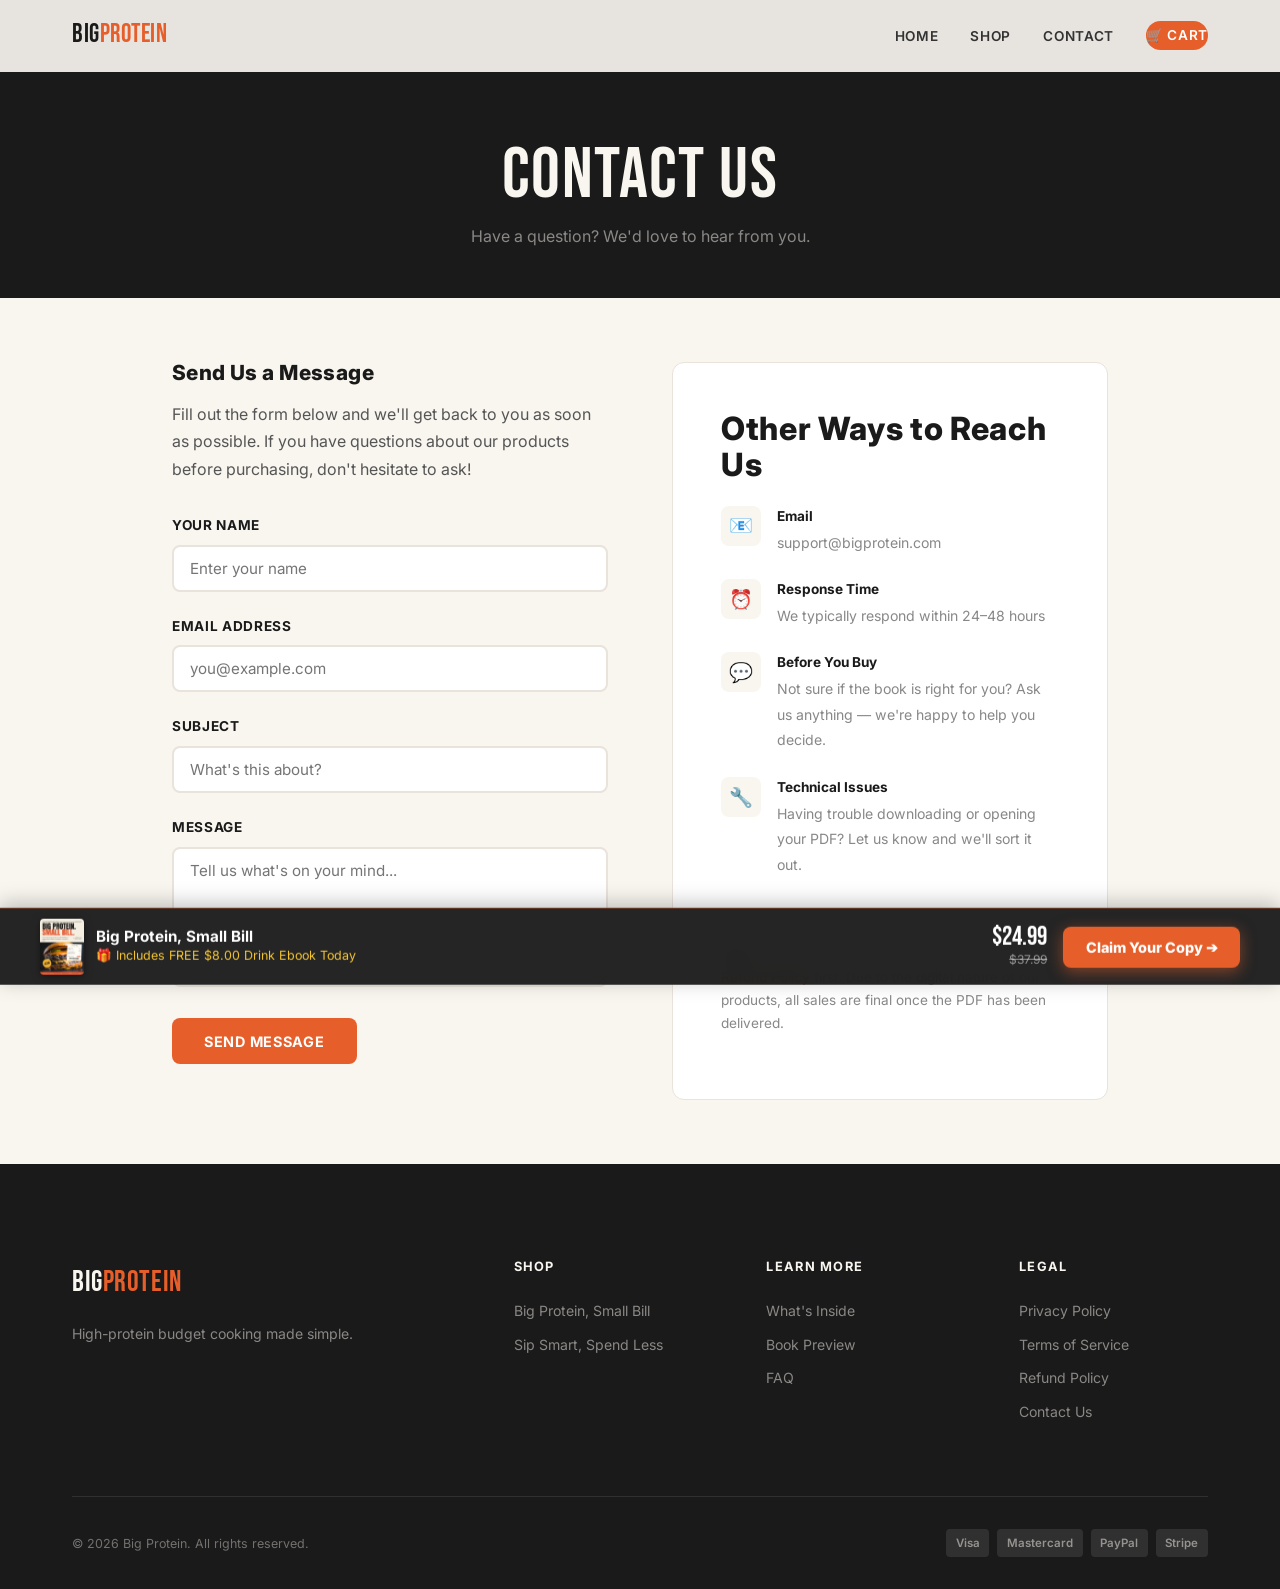
==== commit 46779834: "Enhance site conversion funnel: clean domain branding, auto-bundle free bonus book, celebration moda" ====
--- a/contact.html
+++ b/contact.html
@@ -3,8 +3,8 @@
 <head>
   <meta charset="UTF-8">
   <meta name="viewport" content="width=device-width, initial-scale=1.0">
-  <title>Contact Us — bigprotein.utility.forum</title>
-  <meta name="description" content="Get in touch with bigprotein.utility.forum. Questions about our ebooks, orders, or anything else? We're here to help.">
+  <title>Contact Us — Big Protein</title>
+  <meta name="description" content="Get in touch with the Big Protein team. Questions about our ebooks, orders, or anything else? We're here to help.">
   <link rel="stylesheet" href="css/styles.css">
 </head>
 <body>
@@ -74,7 +74,7 @@
           <div class="contact-detail-icon">📧</div>
           <div class="contact-detail-text">
             <strong>Email</strong>
-            <span>support@bigprotein.utility.forum</span>
+            <span>support@bigprotein.com</span>
           </div>
         </div>
 
@@ -145,7 +145,7 @@
         </div>
       </div>
       <div class="footer-bottom">
-        <p>&copy; 2026 bigprotein.utility.forum. All rights reserved.</p>
+        <p>&copy; 2026 Big Protein. All rights reserved.</p>
         <div class="footer-payments">
           <span>Visa</span><span>Mastercard</span><span>PayPal</span><span>Stripe</span>
         </div>
--- a/css/styles.css
+++ b/css/styles.css
@@ -1,5 +1,5 @@
 /* ===================================================
-   BigProtein.Utility.Forum — Design System & Styles
+   Big Protein — Design System & Styles
    =================================================== */
 
 /* --- Google Fonts --- */
@@ -2613,3 +2613,734 @@
     font-size: 0.9rem;
   }
 }
+
+/* ===================================================
+   HIGH-CONVERSION SALES FUNNEL STYLES
+   =================================================== */
+
+/* --- 1. Top Urgency Announcement Bar --- */
+.funnel-announcement-bar {
+  background: linear-gradient(90deg, #1A1A1A 0%, #2A1A10 50%, #1A1A1A 100%);
+  color: var(--color-white);
+  padding: 10px 1rem;
+  font-size: 0.85rem;
+  border-bottom: 1px solid rgba(230, 95, 43, 0.4);
+  position: relative;
+  z-index: 1001;
+  text-align: center;
+}
+
+.funnel-announcement-inner {
+  max-width: var(--max-width);
+  margin: 0 auto;
+  display: flex;
+  align-items: center;
+  justify-content: center;
+  gap: 12px;
+  flex-wrap: wrap;
+}
+
+.announcement-badge {
+  background: var(--color-primary);
+  color: var(--color-white);
+  font-weight: 800;
+  font-size: 0.72rem;
+  padding: 2px 8px;
+  border-radius: var(--radius-full);
+  letter-spacing: 0.06em;
+  text-transform: uppercase;
+  display: inline-flex;
+  align-items: center;
+  gap: 4px;
+}
+
+.announcement-pulse-dot {
+  width: 6px;
+  height: 6px;
+  background: #2ECC71;
+  border-radius: 50%;
+  box-shadow: 0 0 6px #2ECC71;
+  animation: pulseDot 1.5s infinite;
+}
+
+@keyframes pulseDot {
+  0% { transform: scale(1); opacity: 1; }
+  50% { transform: scale(1.6); opacity: 0.4; }
+  100% { transform: scale(1); opacity: 1; }
+}
+
+.announcement-text {
+  color: var(--color-cream);
+}
+
+.announcement-text strong {
+  color: var(--color-accent);
+}
+
+.announcement-text .free-tag {
+  background: var(--color-success);
+  color: var(--color-white);
+  font-weight: 800;
+  padding: 1px 6px;
+  border-radius: 4px;
+  font-size: 0.75rem;
+  margin-left: 4px;
+}
+
+.announcement-link {
+  color: var(--color-primary-light);
+  font-weight: 700;
+  text-decoration: underline;
+  cursor: pointer;
+  transition: color var(--transition-fast);
+}
+
+.announcement-link:hover {
+  color: var(--color-accent);
+}
+
+/* --- 2. Hero Funnel Enhancements --- */
+.hero-social-proof {
+  display: inline-flex;
+  align-items: center;
+  gap: 8px;
+  background: rgba(255, 255, 255, 0.08);
+  border: 1px solid rgba(255, 255, 255, 0.15);
+  padding: 6px 14px;
+  border-radius: var(--radius-full);
+  margin-bottom: var(--space-md);
+  font-size: 0.82rem;
+  color: var(--color-cream);
+  backdrop-filter: blur(4px);
+}
+
+.hero-social-proof .stars {
+  color: var(--color-accent);
+  letter-spacing: 2px;
+  font-size: 0.9rem;
+}
+
+.hero-social-proof .rating-text strong {
+  color: var(--color-white);
+}
+
+.hero-offer-box {
+  background: rgba(230, 95, 43, 0.12);
+  border: 1.5px solid var(--color-primary);
+  border-radius: var(--radius-lg);
+  padding: 12px 16px;
+  margin-bottom: var(--space-lg);
+  display: flex;
+  align-items: center;
+  gap: 12px;
+  max-width: 480px;
+}
+
+.hero-offer-icon {
+  font-size: 1.8rem;
+  flex-shrink: 0;
+  animation: giftBounce 2s infinite ease-in-out;
+}
+
+@keyframes giftBounce {
+  0%, 100% { transform: translateY(0); }
+  50% { transform: translateY(-4px); }
+}
+
+.hero-offer-text {
+  font-size: 0.85rem;
+  color: var(--color-cream);
+  line-height: 1.4;
+}
+
+.hero-offer-text strong {
+  color: var(--color-accent);
+  display: block;
+  font-size: 0.92rem;
+}
+
+.funnel-btn-pulse {
+  position: relative;
+  box-shadow: 0 4px 20px rgba(230, 95, 43, 0.4);
+  transition: all var(--transition-fast);
+}
+
+.funnel-btn-pulse:hover {
+  box-shadow: 0 6px 30px rgba(230, 95, 43, 0.65);
+  transform: translateY(-2px);
+}
+
+.hero-trust-row {
+  display: flex;
+  align-items: center;
+  gap: 14px;
+  margin-top: var(--space-md);
+  font-size: 0.78rem;
+  color: rgba(249, 246, 240, 0.7);
+  flex-wrap: wrap;
+}
+
+.hero-trust-row span {
+  display: inline-flex;
+  align-items: center;
+  gap: 4px;
+}
+
+/* --- 3. Comparison Section: Why This Saves You Hundreds --- */
+.comparison-section {
+  padding: var(--space-4xl) 0;
+  background: var(--color-white);
+}
+
+.comparison-grid {
+  display: grid;
+  grid-template-columns: repeat(3, 1fr);
+  gap: var(--space-lg);
+  margin-top: var(--space-2xl);
+}
+
+.comparison-card {
+  background: var(--color-cream);
+  border: 1px solid var(--color-cream-darker);
+  border-radius: var(--radius-xl);
+  padding: var(--space-xl);
+  position: relative;
+  display: flex;
+  flex-direction: column;
+}
+
+.comparison-card.highlight {
+  background: linear-gradient(180deg, #FFF8F4 0%, #FFFFFF 100%);
+  border: 2px solid var(--color-primary);
+  box-shadow: var(--shadow-lg);
+  transform: scale(1.03);
+}
+
+.comparison-badge {
+  position: absolute;
+  top: -12px;
+  left: 50%;
+  transform: translateX(-50%);
+  background: var(--color-primary);
+  color: var(--color-white);
+  font-weight: 800;
+  font-size: 0.75rem;
+  padding: 4px 14px;
+  border-radius: var(--radius-full);
+  letter-spacing: 0.05em;
+  text-transform: uppercase;
+  white-space: nowrap;
+}
+
+.comparison-title {
+  font-family: var(--font-body);
+  font-weight: 800;
+  font-size: 1.1rem;
+  color: var(--color-charcoal);
+  margin-bottom: var(--space-xs);
+}
+
+.comparison-price {
+  font-family: var(--font-display);
+  font-size: 2.2rem;
+  color: var(--color-charcoal);
+  line-height: 1;
+  margin-bottom: 4px;
+}
+
+.comparison-card.highlight .comparison-price {
+  color: var(--color-primary);
+}
+
+.comparison-subprice {
+  font-size: 0.82rem;
+  color: var(--color-text-muted);
+  margin-bottom: var(--space-lg);
+}
+
+.comparison-features {
+  list-style: none;
+  padding: 0;
+  margin: 0 0 var(--space-xl);
+  flex: 1;
+}
+
+.comparison-features li {
+  padding: 8px 0;
+  border-bottom: 1px solid rgba(0,0,0,0.06);
+  font-size: 0.88rem;
+  display: flex;
+  align-items: center;
+  gap: 8px;
+  color: var(--color-text-secondary);
+}
+
+.comparison-features li.positive {
+  color: var(--color-charcoal);
+  font-weight: 600;
+}
+
+.comparison-features li .icon {
+  font-weight: bold;
+}
+
+/* --- 4. Delightful Free Bonus Unlock Modal --- */
+.bonus-unlock-overlay {
+  position: fixed;
+  top: 0;
+  left: 0;
+  right: 0;
+  bottom: 0;
+  background: rgba(10, 10, 10, 0.75);
+  backdrop-filter: blur(6px);
+  z-index: 2100;
+  display: flex;
+  align-items: center;
+  justify-content: center;
+  padding: var(--space-md);
+  opacity: 0;
+  visibility: hidden;
+  transition: all var(--transition-base);
+}
+
+.bonus-unlock-overlay.open {
+  opacity: 1;
+  visibility: visible;
+}
+
+.bonus-unlock-modal {
+  background: var(--color-white);
+  border-radius: var(--radius-xl);
+  max-width: 520px;
+  width: 100%;
+  box-shadow: 0 20px 60px rgba(0, 0, 0, 0.35);
+  border: 2px solid var(--color-accent);
+  position: relative;
+  overflow: hidden;
+  transform: translateY(20px) scale(0.96);
+  transition: transform var(--transition-spring);
+  text-align: center;
+  padding: var(--space-2xl) var(--space-xl) var(--space-xl);
+}
+
+.bonus-unlock-overlay.open .bonus-unlock-modal {
+  transform: translateY(0) scale(1);
+}
+
+.bonus-unlock-confetti-header {
+  position: absolute;
+  top: 0;
+  left: 0;
+  right: 0;
+  height: 8px;
+  background: linear-gradient(90deg, #E65F2B, #F4C430, #2ECC71, #E65F2B);
+  background-size: 300% 100%;
+  animation: rainbowBorder 3s linear infinite;
+}
+
+@keyframes rainbowBorder {
+  0% { background-position: 0% 50%; }
+  100% { background-position: 300% 50%; }
+}
+
+.bonus-close-btn {
+  position: absolute;
+  top: 14px;
+  right: 14px;
+  background: var(--color-cream);
+  border: none;
+  width: 32px;
+  height: 32px;
+  border-radius: 50%;
+  font-size: 1rem;
+  cursor: pointer;
+  display: flex;
+  align-items: center;
+  justify-content: center;
+  color: var(--color-text-muted);
+  transition: background var(--transition-fast);
+}
+
+.bonus-close-btn:hover {
+  background: var(--color-cream-darker);
+  color: var(--color-charcoal);
+}
+
+.bonus-unlock-icon {
+  font-size: 3.2rem;
+  margin-bottom: var(--space-xs);
+  display: inline-block;
+  animation: giftPop 0.6s cubic-bezier(0.175, 0.885, 0.32, 1.275);
+}
+
+@keyframes giftPop {
+  0% { transform: scale(0.3) rotate(-15deg); opacity: 0; }
+  70% { transform: scale(1.15) rotate(5deg); }
+  100% { transform: scale(1) rotate(0deg); opacity: 1; }
+}
+
+.bonus-unlock-title {
+  font-family: var(--font-display);
+  font-size: 2rem;
+  color: var(--color-charcoal);
+  line-height: 1.1;
+  margin-bottom: var(--space-xs);
+}
+
+.bonus-unlock-title span {
+  color: var(--color-primary);
+}
+
+.bonus-unlock-subtitle {
+  font-size: 0.95rem;
+  color: var(--color-text-secondary);
+  margin-bottom: var(--space-lg);
+  line-height: 1.4;
+}
+
+.bonus-savings-meter {
+  background: #E8F8F0;
+  border: 1px solid #A3E4D7;
+  border-radius: var(--radius-md);
+  padding: 8px 14px;
+  margin-bottom: var(--space-lg);
+  font-size: 0.85rem;
+  color: #117A65;
+  font-weight: 700;
+  display: flex;
+  align-items: center;
+  justify-content: center;
+  gap: 8px;
+}
+
+.bonus-items-preview {
+  background: var(--color-cream);
+  border-radius: var(--radius-lg);
+  padding: var(--space-md);
+  margin-bottom: var(--space-xl);
+  display: flex;
+  flex-direction: column;
+  gap: var(--space-sm);
+  text-align: left;
+}
+
+.bonus-preview-row {
+  display: flex;
+  align-items: center;
+  justify-content: space-between;
+  font-size: 0.9rem;
+}
+
+.bonus-preview-row.main-row {
+  font-weight: 700;
+  color: var(--color-charcoal);
+}
+
+.bonus-preview-row.gift-row {
+  color: #196F3D;
+  font-weight: 700;
+  background: rgba(46, 204, 113, 0.15);
+  padding: 6px 10px;
+  border-radius: var(--radius-sm);
+}
+
+.bonus-preview-row .badge-gift {
+  background: var(--color-success);
+  color: var(--color-white);
+  font-size: 0.72rem;
+  font-weight: 800;
+  padding: 2px 6px;
+  border-radius: 4px;
+  margin-left: 6px;
+  text-transform: uppercase;
+}
+
+.bonus-total-summary {
+  display: flex;
+  align-items: baseline;
+  justify-content: space-between;
+  padding-top: var(--space-sm);
+  border-top: 1px dashed var(--color-cream-darker);
+  margin-top: 4px;
+}
+
+.bonus-total-summary .val-tag {
+  font-size: 0.8rem;
+  color: var(--color-text-muted);
+  text-decoration: line-through;
+  margin-right: 6px;
+}
+
+.bonus-total-summary .now-tag {
+  font-family: var(--font-display);
+  font-size: 1.6rem;
+  color: var(--color-primary);
+}
+
+.btn-bonus-checkout {
+  width: 100%;
+  padding: 1.1rem;
+  background: var(--color-primary);
+  color: var(--color-white);
+  border: none;
+  border-radius: var(--radius-md);
+  font-family: var(--font-body);
+  font-size: 1.05rem;
+  font-weight: 800;
+  cursor: pointer;
+  transition: all var(--transition-fast);
+  box-shadow: 0 4px 15px rgba(230, 95, 43, 0.4);
+  display: flex;
+  align-items: center;
+  justify-content: center;
+  gap: 8px;
+}
+
+.btn-bonus-checkout:hover {
+  background: var(--color-primary-dark);
+  transform: translateY(-2px);
+  box-shadow: 0 8px 25px rgba(230, 95, 43, 0.6);
+}
+
+.bonus-secondary-link {
+  display: inline-block;
+  margin-top: var(--space-md);
+  color: var(--color-text-muted);
+  font-size: 0.82rem;
+  text-decoration: underline;
+  cursor: pointer;
+}
+
+.bonus-secondary-link:hover {
+  color: var(--color-charcoal);
+}
+
+/* --- 5. Sticky Floating Conversion Bar --- */
+.sticky-funnel-bar {
+  position: fixed;
+  bottom: 0;
+  left: 0;
+  right: 0;
+  background: rgba(26, 26, 26, 0.95);
+  backdrop-filter: blur(10px);
+  border-top: 1px solid rgba(230, 95, 43, 0.4);
+  box-shadow: 0 -4px 20px rgba(0, 0, 0, 0.25);
+  padding: 10px var(--space-md);
+  z-index: 1500;
+  transform: translateY(110%);
+  transition: transform var(--transition-slow);
+}
+
+.sticky-funnel-bar.visible {
+  transform: translateY(0);
+}
+
+.sticky-funnel-inner {
+  max-width: var(--max-width);
+  margin: 0 auto;
+  display: flex;
+  align-items: center;
+  justify-content: space-between;
+  gap: var(--space-md);
+}
+
+.sticky-info {
+  display: flex;
+  align-items: center;
+  gap: 12px;
+}
+
+.sticky-thumb {
+  width: 44px;
+  height: 56px;
+  border-radius: var(--radius-sm);
+  object-fit: cover;
+  box-shadow: 0 2px 8px rgba(0,0,0,0.4);
+}
+
+.sticky-titles {
+  display: flex;
+  flex-direction: column;
+}
+
+.sticky-title {
+  font-weight: 700;
+  font-size: 0.95rem;
+  color: var(--color-white);
+  line-height: 1.2;
+}
+
+.sticky-sub {
+  font-size: 0.78rem;
+  color: var(--color-accent);
+  display: flex;
+  align-items: center;
+  gap: 4px;
+}
+
+.sticky-action {
+  display: flex;
+  align-items: center;
+  gap: 16px;
+}
+
+.sticky-price-group {
+  text-align: right;
+}
+
+.sticky-price-curr {
+  font-family: var(--font-display);
+  font-size: 1.6rem;
+  color: var(--color-white);
+  line-height: 1;
+}
+
+.sticky-price-orig {
+  font-size: 0.75rem;
+  color: rgba(255, 255, 255, 0.5);
+  text-decoration: line-through;
+}
+
+.btn-sticky-claim {
+  padding: 0.75rem 1.4rem;
+  background: var(--color-primary);
+  color: var(--color-white);
+  border: none;
+  border-radius: var(--radius-md);
+  font-family: var(--font-body);
+  font-size: 0.9rem;
+  font-weight: 800;
+  cursor: pointer;
+  white-space: nowrap;
+  transition: all var(--transition-fast);
+  box-shadow: 0 4px 15px rgba(230, 95, 43, 0.5);
+}
+
+.btn-sticky-claim:hover {
+  background: var(--color-primary-dark);
+  transform: scale(1.03);
+}
+
+/* --- 6. Live Social Proof Toast --- */
+.social-proof-toast {
+  position: fixed;
+  bottom: 24px;
+  left: 24px;
+  background: var(--color-white);
+  border-radius: var(--radius-lg);
+  box-shadow: var(--shadow-xl);
+  border: 1px solid var(--color-cream-darker);
+  padding: 10px 14px;
+  display: flex;
+  align-items: center;
+  gap: 12px;
+  z-index: 1400;
+  max-width: 340px;
+  transform: translateY(150%);
+  opacity: 0;
+  transition: all var(--transition-slow);
+}
+
+.social-proof-toast.show {
+  transform: translateY(0);
+  opacity: 1;
+}
+
+.social-proof-toast.with-sticky {
+  bottom: 84px;
+}
+
+.social-proof-icon {
+  width: 40px;
+  height: 40px;
+  border-radius: 50%;
+  background: linear-gradient(135deg, #FFF0E6, #FFE2D1);
+  display: flex;
+  align-items: center;
+  justify-content: center;
+  font-size: 1.3rem;
+  flex-shrink: 0;
+}
+
+.social-proof-content {
+  flex: 1;
+  font-size: 0.8rem;
+  line-height: 1.3;
+  color: var(--color-charcoal);
+}
+
+.social-proof-content strong {
+  display: block;
+  font-size: 0.84rem;
+}
+
+.social-proof-time {
+  font-size: 0.72rem;
+  color: var(--color-text-muted);
+  margin-top: 2px;
+}
+
+.social-proof-close {
+  background: none;
+  border: none;
+  font-size: 0.8rem;
+  color: var(--color-text-muted);
+  cursor: pointer;
+  padding: 2px;
+  line-height: 1;
+}
+
+.social-proof-close:hover {
+  color: var(--color-charcoal);
+}
+
+/* --- 7. Cart Green Unlocked Banner --- */
+.cart-unlocked-banner {
+  background: #E8F8F0;
+  border: 1.5px solid #2ECC71;
+  border-radius: var(--radius-md);
+  padding: 10px 12px;
+  margin-bottom: var(--space-md);
+  display: flex;
+  align-items: center;
+  gap: 10px;
+  font-size: 0.85rem;
+  color: #196F3D;
+  font-weight: 700;
+}
+
+.cart-unlocked-banner span {
+  font-size: 1.3rem;
+}
+
+/* Responsive adjustments */
+@media (max-width: 768px) {
+  .comparison-grid {
+    grid-template-columns: 1fr;
+    max-width: 420px;
+    margin-left: auto;
+    margin-right: auto;
+  }
+  .comparison-card.highlight {
+    transform: none;
+  }
+  .sticky-titles {
+    display: none;
+  }
+  .sticky-funnel-bar {
+    padding: 8px 12px;
+  }
+  .btn-sticky-claim {
+    padding: 0.65rem 1rem;
+    font-size: 0.85rem;
+  }
+  .social-proof-toast {
+    left: 12px;
+    right: 12px;
+    max-width: calc(100% - 24px);
+    bottom: 12px;
+  }
+  .social-proof-toast.with-sticky {
+    bottom: 74px;
+  }
+}
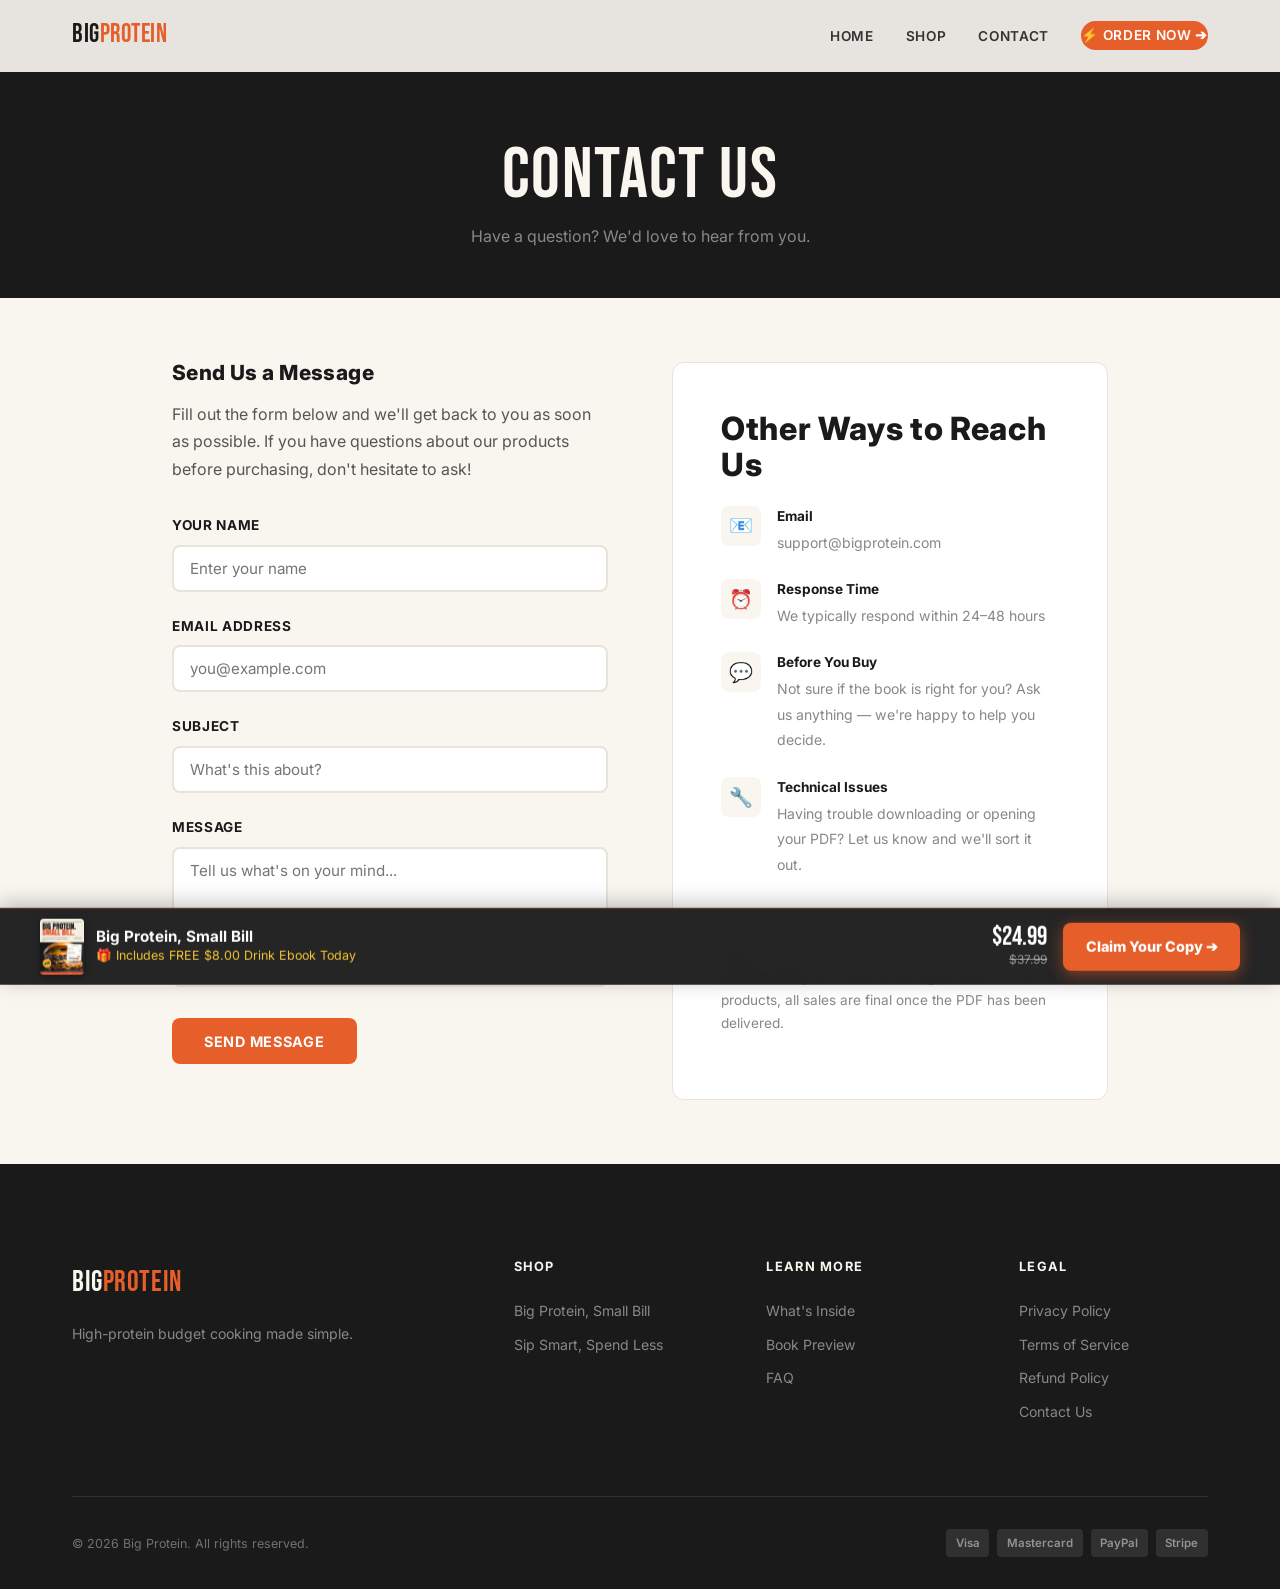
==== commit 034541ba: "Replace shopping cart with direct SuperProfile checkout redirection" ====
--- a/contact.html
+++ b/contact.html
@@ -21,8 +21,8 @@
           <li><a href="index.html#pricing">Shop</a></li>
           <li><a href="contact.html">Contact</a></li>
           <li>
-            <a href="#" class="nav-cta" data-open-cart>
-              🛒 Cart <span class="cart-count" style="display:none;">0</span>
+            <a href="https://superprofile.bio/vp/big-protein-small-bill" target="_blank" rel="noopener noreferrer" class="nav-cta">
+              ⚡ Order Now ➔
             </a>
           </li>
         </ul>
@@ -122,8 +122,8 @@
         <div class="footer-col">
           <h4>Shop</h4>
           <ul>
-            <li><a href="index.html#pricing">Big Protein, Small Bill</a></li>
-            <li><a href="index.html#pricing">Sip Smart, Spend Less</a></li>
+            <li><a href="https://superprofile.bio/vp/big-protein-small-bill" target="_blank" rel="noopener noreferrer">Big Protein, Small Bill</a></li>
+            <li><a href="https://superprofile.bio/vp/big-protein-small-bill" target="_blank" rel="noopener noreferrer">Sip Smart, Spend Less</a></li>
           </ul>
         </div>
         <div class="footer-col">
@@ -153,16 +153,7 @@
     </div>
   </footer>
 
-  <div class="cart-overlay" id="cart-overlay"></div>
-  <aside class="cart-sidebar" id="cart-sidebar">
-    <div class="cart-header"><h3>Your Cart</h3><button class="cart-close" aria-label="Close cart">✕</button></div>
-    <div class="cart-body" id="cart-body"><div class="cart-empty"><div class="cart-empty-icon">🛒</div><p>Your cart is empty</p></div></div>
-    <div class="cart-footer">
-      <div class="cart-total"><span class="cart-total-label">Total</span><span class="cart-total-value">$0.00</span></div>
-      <div class="cart-total-savings" style="display:none;"></div>
-      <button class="btn-checkout" disabled>Proceed to Checkout</button>
-    </div>
-  </aside>
+
 
   <script src="js/main.js"></script>
   <script>
--- a/css/styles.css
+++ b/css/styles.css
@@ -432,10 +432,12 @@
 .hero-cta {
   display: inline-flex;
   align-items: center;
+  justify-content: center;
+  text-decoration: none;
   gap: var(--space-sm);
   padding: 1rem 2.5rem;
   background: var(--color-primary);
-  color: var(--color-white);
+  color: var(--color-white) !important;
   border: none;
   border-radius: var(--radius-full);
   font-family: var(--font-body);
@@ -447,6 +449,12 @@
   transition: all var(--transition-fast);
   box-shadow: 0 4px 20px rgba(230, 95, 43, 0.3);
   animation: fadeInUp 0.6s ease-out 0.4s both;
+}
+
+.hero-cta:hover,
+.hero-cta:visited,
+.hero-cta:active {
+  color: var(--color-white) !important;
 }
 
 .hero-cta:hover {
@@ -1213,10 +1221,13 @@
 }
 
 .btn-add-cart {
+  display: block;
+  text-align: center;
+  text-decoration: none;
   width: 100%;
   padding: 0.9rem;
   background: var(--color-primary);
-  color: var(--color-white);
+  color: var(--color-white) !important;
   border: none;
   border-radius: var(--radius-md);
   font-family: var(--font-body);
@@ -1230,12 +1241,39 @@
 
 .btn-add-cart:hover {
   background: var(--color-primary-dark);
+  color: var(--color-white) !important;
   transform: translateY(-1px);
 }
 
 .btn-add-cart.added {
   background: var(--color-success);
   cursor: default;
+}
+
+.btn-add-cart-solo {
+  display: block;
+  text-align: center;
+  text-decoration: none;
+  width: 100%;
+  padding: 0.8rem;
+  margin-top: var(--space-sm);
+  background: transparent;
+  color: var(--color-charcoal) !important;
+  border: 1.5px solid var(--color-cream-darker);
+  border-radius: var(--radius-md);
+  font-family: var(--font-body);
+  font-size: 0.85rem;
+  font-weight: 700;
+  letter-spacing: 0.04em;
+  text-transform: uppercase;
+  cursor: pointer;
+  transition: all var(--transition-fast);
+}
+
+.btn-add-cart-solo:hover {
+  border-color: var(--color-primary);
+  color: var(--color-primary) !important;
+  transform: translateY(-1px);
 }
 
 .btn-add-cart-bonus {
@@ -3202,9 +3240,13 @@
 }
 
 .btn-sticky-claim {
+  display: inline-flex;
+  align-items: center;
+  justify-content: center;
+  text-decoration: none;
   padding: 0.75rem 1.4rem;
   background: var(--color-primary);
-  color: var(--color-white);
+  color: var(--color-white) !important;
   border: none;
   border-radius: var(--radius-md);
   font-family: var(--font-body);
@@ -3214,6 +3256,12 @@
   white-space: nowrap;
   transition: all var(--transition-fast);
   box-shadow: 0 4px 15px rgba(230, 95, 43, 0.5);
+}
+
+.btn-sticky-claim:hover,
+.btn-sticky-claim:visited,
+.btn-sticky-claim:active {
+  color: var(--color-white) !important;
 }
 
 .btn-sticky-claim:hover {
@@ -3234,7 +3282,7 @@
   display: flex;
   align-items: center;
   gap: 12px;
-  z-index: 1400;
+  z-index: 2200;
   max-width: 340px;
   transform: translateY(150%);
   opacity: 0;
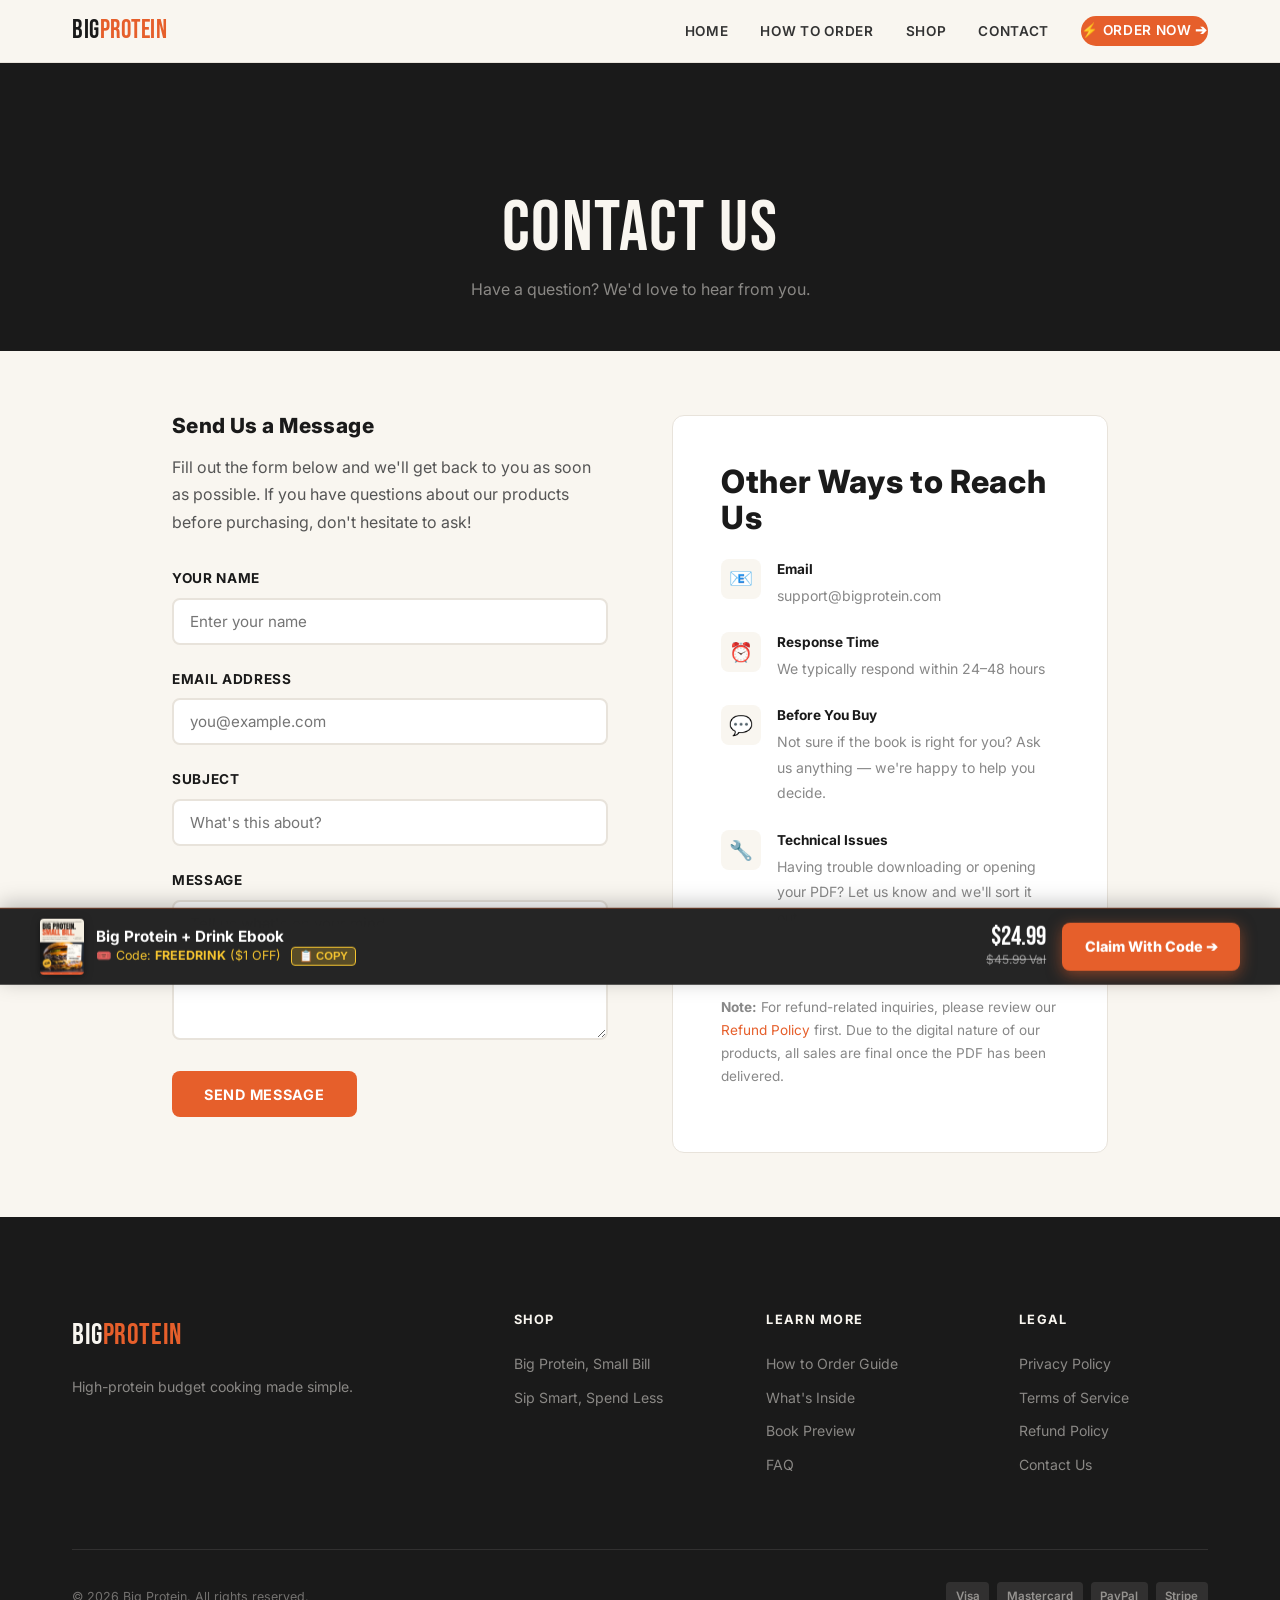
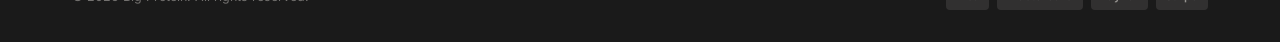
==== commit f0955ab0: "Add How to Order 8-step visual walkthrough and sticky top order bar" ====
--- a/contact.html
+++ b/contact.html
@@ -18,10 +18,11 @@
       <nav>
         <ul class="nav-links" id="nav-links">
           <li><a href="index.html">Home</a></li>
+          <li><a href="how-to-order.html">How to Order</a></li>
           <li><a href="index.html#pricing">Shop</a></li>
           <li><a href="contact.html">Contact</a></li>
           <li>
-            <a href="https://superprofile.bio/vp/big-protein-small-bill" target="_blank" rel="noopener noreferrer" class="nav-cta">
+            <a href="https://superprofile.bio/vp/big-protein-small-bill" target="_blank" rel="noopener noreferrer" class="nav-cta" onclick="handleCheckoutClick(event, this)">
               ⚡ Order Now ➔
             </a>
           </li>
@@ -129,6 +130,7 @@
         <div class="footer-col">
           <h4>Learn More</h4>
           <ul>
+            <li><a href="how-to-order.html">How to Order Guide</a></li>
             <li><a href="index.html#features">What's Inside</a></li>
             <li><a href="index.html#preview">Book Preview</a></li>
             <li><a href="index.html#faq">FAQ</a></li>
--- a/css/styles.css
+++ b/css/styles.css
@@ -62,7 +62,7 @@
 
   /* Layout */
   --max-width: 1200px;
-  --header-height: 72px;
+  --header-height: 62px;
 }
 
 /* --- Reset & Base --- */
@@ -160,12 +160,14 @@
 
 /* --- Header / Navigation --- */
 .site-header {
-  position: fixed;
+  position: sticky;
   top: 0;
   left: 0;
   right: 0;
-  height: var(--header-height);
-  background: rgba(249, 246, 240, 0.92);
+  width: 100%;
+  height: auto;
+  min-height: var(--header-height);
+  background: rgba(249, 246, 240, 0.95);
   backdrop-filter: blur(20px);
   -webkit-backdrop-filter: blur(20px);
   border-bottom: 1px solid var(--color-cream-darker);
@@ -178,11 +180,97 @@
   box-shadow: var(--shadow-md);
 }
 
+/* --- Sticky Top Order Guide Notice Bar --- */
+.sticky-order-bar {
+  background: linear-gradient(90deg, #1C1917 0%, #2A170F 50%, #1C1917 100%);
+  color: var(--color-white);
+  padding: 7px 1rem;
+  border-bottom: 1px solid rgba(230, 95, 43, 0.4);
+  font-size: 0.82rem;
+  width: 100%;
+}
+
+.sticky-order-inner {
+  max-width: var(--max-width);
+  margin: 0 auto;
+  display: flex;
+  align-items: center;
+  justify-content: center;
+  gap: 12px;
+  flex-wrap: wrap;
+  text-align: center;
+}
+
+.sticky-order-badge {
+  background: var(--color-primary);
+  color: var(--color-white);
+  font-weight: 800;
+  font-size: 0.72rem;
+  padding: 2px 8px;
+  border-radius: var(--radius-full);
+  letter-spacing: 0.06em;
+  text-transform: uppercase;
+  display: inline-flex;
+  align-items: center;
+  gap: 5px;
+}
+
+.sticky-order-badge .pulse-dot {
+  width: 6px;
+  height: 6px;
+  background: #2ECC71;
+  border-radius: 50%;
+  box-shadow: 0 0 6px #2ECC71;
+  animation: pulseDot 1.5s infinite;
+}
+
+.sticky-order-text {
+  color: rgba(249, 246, 240, 0.95);
+  font-weight: 500;
+}
+
+.sticky-order-text strong {
+  color: var(--color-accent);
+  letter-spacing: 0.05em;
+}
+
+.sticky-order-btn {
+  display: inline-flex;
+  align-items: center;
+  gap: 4px;
+  background: rgba(244, 196, 48, 0.2);
+  color: var(--color-accent);
+  border: 1px solid var(--color-accent);
+  padding: 3px 10px;
+  border-radius: var(--radius-full);
+  font-size: 0.76rem;
+  font-weight: 700;
+  text-decoration: none;
+  transition: all var(--transition-fast);
+  white-space: nowrap;
+}
+
+.sticky-order-btn:hover {
+  background: var(--color-accent);
+  color: var(--color-charcoal);
+  border-color: var(--color-accent);
+  transform: translateY(-1px);
+}
+
+.nav-order-link {
+  color: var(--color-primary) !important;
+  font-weight: 700 !important;
+}
+
+.nav-order-link:hover {
+  color: var(--color-primary-dark) !important;
+}
+
 .header-inner {
   max-width: var(--max-width);
   margin: 0 auto;
   padding: 0 var(--space-xl);
-  height: 100%;
+  height: var(--header-height);
   display: flex;
   align-items: center;
   justify-content: space-between;
@@ -311,8 +399,8 @@
 
 /* --- Hero Section --- */
 .hero {
-  padding-top: calc(var(--header-height) + var(--space-4xl));
-  padding-bottom: var(--space-4xl);
+  padding-top: var(--space-md);
+  padding-bottom: 20px;
   background: var(--color-cream);
   position: relative;
   overflow: hidden;
@@ -348,7 +436,7 @@
   padding: 0 var(--space-xl);
   display: grid;
   grid-template-columns: 1fr 1fr;
-  gap: var(--space-3xl);
+  gap: var(--space-2xl);
   align-items: center;
 }
 
@@ -361,16 +449,16 @@
   display: inline-flex;
   align-items: center;
   gap: var(--space-sm);
-  padding: 0.4rem 1rem;
+  padding: 0.35rem 0.9rem;
   background: var(--color-cream-dark);
   border: 1px solid var(--color-cream-darker);
   border-radius: var(--radius-full);
-  font-size: 0.78rem;
+  font-size: 0.75rem;
   font-weight: 600;
   color: var(--color-primary);
   letter-spacing: 0.05em;
   text-transform: uppercase;
-  margin-bottom: var(--space-lg);
+  margin-bottom: var(--space-xs);
   animation: fadeInUp 0.6s ease-out;
 }
 
@@ -379,7 +467,10 @@
 }
 
 .hero h1 {
-  margin-bottom: var(--space-lg);
+  font-size: 3.8rem;
+  line-height: 0.98;
+  margin-top: 12px;
+  margin-bottom: 14px;
   animation: fadeInUp 0.6s ease-out 0.1s both;
 }
 
@@ -389,11 +480,11 @@
 }
 
 .hero-subtitle {
-  font-size: 1.15rem;
+  font-size: 1.05rem;
   color: var(--color-text-secondary);
-  margin-bottom: var(--space-xl);
-  max-width: 480px;
-  line-height: 1.7;
+  margin-bottom: 20px;
+  max-width: 500px;
+  line-height: 1.55;
   animation: fadeInUp 0.6s ease-out 0.2s both;
 }
 
@@ -401,29 +492,30 @@
   display: flex;
   align-items: center;
   gap: var(--space-md);
-  margin-bottom: var(--space-xl);
+  margin-bottom: 16px;
   animation: fadeInUp 0.6s ease-out 0.3s both;
 }
 
 .price-current {
   font-family: var(--font-display);
-  font-size: 3rem;
-  color: var(--color-charcoal);
+  font-size: 2.6rem;
+  color: var(--color-charcoal);
+  line-height: 1;
 }
 
 .price-original {
-  font-size: 1.3rem;
+  font-size: 1.2rem;
   color: var(--color-text-muted);
   text-decoration: line-through;
 }
 
 .price-save {
   display: inline-block;
-  padding: 0.25rem 0.75rem;
+  padding: 0.2rem 0.65rem;
   background: var(--color-accent);
   color: var(--color-charcoal);
   border-radius: var(--radius-full);
-  font-size: 0.75rem;
+  font-size: 0.72rem;
   font-weight: 800;
   letter-spacing: 0.05em;
   text-transform: uppercase;
@@ -435,7 +527,7 @@
   justify-content: center;
   text-decoration: none;
   gap: var(--space-sm);
-  padding: 1rem 2.5rem;
+  padding: 0.95rem 2.6rem;
   background: var(--color-primary);
   color: var(--color-white) !important;
   border: none;
@@ -467,10 +559,24 @@
   transform: translateY(0);
 }
 
+/* Spacious Below-Hero Feature Strip: Stats & Bonus Offer */
+.hero-below-strip {
+  max-width: var(--max-width);
+  margin: 40px auto 0;
+  padding: 28px var(--space-xl) 10px;
+  display: flex;
+  flex-direction: column;
+  align-items: center;
+  border-top: 1px solid rgba(26, 26, 26, 0.08);
+}
+
 .hero-stats {
   display: flex;
-  gap: var(--space-xl);
-  margin-top: var(--space-2xl);
+  justify-content: center;
+  align-items: center;
+  gap: 3.5rem;
+  margin-top: 0;
+  margin-bottom: 24px;
   animation: fadeInUp 0.6s ease-out 0.5s both;
 }
 
@@ -480,17 +586,17 @@
 
 .hero-stat-number {
   font-family: var(--font-display);
-  font-size: 2rem;
+  font-size: 2.1rem;
   color: var(--color-primary);
   line-height: 1;
 }
 
 .hero-stat-label {
-  font-size: 0.72rem;
-  font-weight: 600;
+  font-size: 0.76rem;
+  font-weight: 700;
   text-transform: uppercase;
   letter-spacing: 0.08em;
-  color: var(--color-text-muted);
+  color: #444444;
   margin-top: 4px;
 }
 
@@ -505,7 +611,7 @@
 }
 
 .hero-book img {
-  max-height: 550px;
+  max-height: 480px;
   width: auto;
   filter: drop-shadow(0 20px 60px rgba(0, 0, 0, 0.2));
   transition: transform var(--transition-slow);
@@ -549,7 +655,7 @@
 
 /* --- Preview / Carousel Section --- */
 .preview-section {
-  padding: var(--space-4xl) 0;
+  padding: 32px 0 48px;
   background: var(--color-charcoal);
   position: relative;
   overflow: hidden;
@@ -2503,15 +2609,18 @@
   .hero-inner {
     grid-template-columns: 1fr;
     text-align: center;
-    gap: var(--space-2xl);
+    gap: var(--space-xl);
   }
 
   .hero-content {
-    order: 1;
-  }
-
-  .hero-book {
-    order: 0;
+    display: flex;
+    flex-direction: column;
+    align-items: center;
+  }
+
+  .hero-social-proof {
+    margin-left: auto;
+    margin-right: auto;
   }
 
   .hero-subtitle {
@@ -2519,16 +2628,40 @@
     margin-right: auto;
   }
 
-  .hero-stats {
-    justify-content: center;
-  }
-
   .hero-price {
     justify-content: center;
   }
 
   .hero-cta {
     margin: 0 auto;
+  }
+
+  .hero-trust-row {
+    justify-content: center;
+  }
+
+  .hero-book {
+    margin: 0 auto;
+  }
+
+  .hero-book img {
+    max-height: 340px;
+  }
+
+  .hero-below-strip {
+    margin-top: 32px;
+    padding: 24px var(--space-md) 10px;
+  }
+
+  .hero-below-strip .hero-stats {
+    gap: 1.5rem;
+    flex-wrap: wrap;
+    justify-content: center;
+    margin-bottom: 20px;
+  }
+
+  .hero-below-strip .hero-voucher-card {
+    max-width: 100%;
   }
 
   .features-grid {
@@ -2539,15 +2672,30 @@
     grid-template-columns: 1fr 1fr;
     gap: var(--space-2xl);
   }
-
-  .hero-book img {
-    max-height: 400px;
-  }
 }
 
 @media (max-width: 768px) {
   :root {
     --space-4xl: 3.5rem;
+  }
+
+  .sticky-order-bar {
+    padding: 6px 10px;
+  }
+
+  .sticky-order-inner {
+    gap: 8px;
+    font-size: 0.76rem;
+  }
+
+  .sticky-order-text {
+    font-size: 0.75rem;
+    line-height: 1.35;
+  }
+
+  .sticky-order-btn {
+    font-size: 0.72rem;
+    padding: 2px 8px;
   }
 
   .nav-links {
@@ -2660,12 +2808,18 @@
 .funnel-announcement-bar {
   background: linear-gradient(90deg, #1A1A1A 0%, #2A1A10 50%, #1A1A1A 100%);
   color: var(--color-white);
-  padding: 10px 1rem;
-  font-size: 0.85rem;
+  padding: 6px 1rem;
+  font-size: 0.82rem;
   border-bottom: 1px solid rgba(230, 95, 43, 0.4);
   position: relative;
   z-index: 1001;
   text-align: center;
+}
+
+.funnel-bottom-bar {
+  border-top: 1px solid rgba(230, 95, 43, 0.4);
+  border-bottom: 1px solid rgba(255, 255, 255, 0.1);
+  padding: 12px 1rem;
 }
 
 .funnel-announcement-inner {
@@ -2742,59 +2896,344 @@
   display: inline-flex;
   align-items: center;
   gap: 8px;
-  background: rgba(255, 255, 255, 0.08);
-  border: 1px solid rgba(255, 255, 255, 0.15);
-  padding: 6px 14px;
+  background: rgba(255, 255, 255, 0.9);
+  border: 1px solid rgba(26, 26, 26, 0.12);
+  padding: 5px 12px;
   border-radius: var(--radius-full);
+  margin-bottom: 6px;
+  font-size: 0.8rem;
+  color: #1A1A1A;
+  box-shadow: 0 2px 6px rgba(0, 0, 0, 0.04);
+}
+
+.hero-social-proof .stars {
+  color: #D9721E;
+  letter-spacing: 2px;
+  font-size: 0.88rem;
+}
+
+.hero-social-proof .rating-text {
+  color: #333333;
+}
+
+.hero-social-proof .rating-text strong {
+  color: #111111;
+  font-weight: 800;
+}
+
+/* --- VIP Coupon Voucher & Gamified Funnel Styles --- */
+.coupon-pill {
+  display: inline-flex;
+  align-items: center;
+  gap: 6px;
+  background: rgba(244, 196, 48, 0.22);
+  border: 1px dashed var(--color-accent);
+  color: var(--color-accent);
+  padding: 3px 10px;
+  border-radius: var(--radius-full);
+  font-family: monospace;
+  font-weight: 800;
+  font-size: 0.85rem;
+  letter-spacing: 0.08em;
+  cursor: pointer;
+  transition: all var(--transition-fast);
+  vertical-align: middle;
+}
+
+.coupon-pill:hover {
+  background: var(--color-accent);
+  color: var(--color-charcoal);
+  transform: translateY(-1px);
+  box-shadow: 0 0 12px rgba(244, 196, 48, 0.5);
+}
+
+.coupon-pill .copy-hint {
+  font-family: var(--font-body);
+  font-size: 0.7rem;
+  opacity: 0.9;
+  text-transform: uppercase;
+}
+
+/* Hero VIP Voucher Ticket (Tightened, Clean & 100% Readable) */
+.hero-voucher-card {
+  background: linear-gradient(135deg, #1C1917 0%, #2A170F 100%);
+  border: 1.5px dashed var(--color-accent);
+  border-radius: var(--radius-lg);
+  padding: 12px 18px;
+  margin-top: 0;
+  margin-bottom: 0;
+  max-width: 580px;
+  width: 100%;
+  position: relative;
+  box-shadow: 0 8px 24px rgba(0, 0, 0, 0.25), 0 0 20px rgba(230, 95, 43, 0.15);
+  animation: fadeInUp 0.6s ease-out 0.25s both;
+  backdrop-filter: blur(8px);
+  color: #FFFFFF !important;
+}
+
+.voucher-header {
+  display: flex;
+  align-items: center;
+  justify-content: space-between;
+  gap: 6px;
+  margin-bottom: 5px;
+  flex-wrap: wrap;
+}
+
+.voucher-badge {
+  background: var(--color-accent);
+  color: #1A1A1A !important;
+  font-size: 0.68rem;
+  font-weight: 800;
+  letter-spacing: 0.08em;
+  text-transform: uppercase;
+  padding: 2px 7px;
+  border-radius: var(--radius-full);
+  display: inline-flex;
+  align-items: center;
+  gap: 4px;
+}
+
+.voucher-discount-pill {
+  color: #2ECC71 !important;
+  font-weight: 800;
+  font-size: 0.78rem;
+  display: inline-flex;
+  align-items: center;
+  gap: 4px;
+}
+
+.voucher-title {
+  color: #FFFFFF !important;
+  font-size: 0.82rem;
+  line-height: 1.35;
+  margin-bottom: 3px;
+  font-weight: 500;
+}
+
+.voucher-title em {
+  color: #FFFFFF !important;
+  font-style: normal;
+  font-weight: 700;
+}
+
+.voucher-title strong {
+  color: var(--color-accent) !important;
+  font-weight: 800;
+}
+
+.voucher-subtext {
+  color: rgba(249, 246, 240, 0.9) !important;
+  font-size: 0.74rem;
+  line-height: 1.35;
+  margin-bottom: 6px;
+}
+
+.voucher-subtext strong {
+  color: var(--color-accent) !important;
+  font-weight: 800;
+}
+
+.voucher-code-row {
+  display: flex;
+  align-items: center;
+  justify-content: space-between;
+  gap: 8px;
+  background: rgba(0, 0, 0, 0.55);
+  border: 1px solid rgba(244, 196, 48, 0.45);
+  border-radius: var(--radius-md);
+  padding: 5px 10px;
+  margin-bottom: 6px;
+}
+
+.voucher-code-meta {
+  display: flex;
+  flex-direction: column;
+}
+
+.voucher-code-label {
+  font-size: 0.58rem;
+  text-transform: uppercase;
+  letter-spacing: 0.1em;
+  color: rgba(255, 255, 255, 0.65) !important;
+  font-weight: 700;
+}
+
+.voucher-code-val {
+  font-family: monospace;
+  font-size: 1.2rem;
+  font-weight: 900;
+  color: var(--color-accent) !important;
+  letter-spacing: 0.12em;
+  user-select: all;
+  line-height: 1.1;
+}
+
+.btn-copy-code {
+  background: var(--color-primary);
+  color: #FFFFFF !important;
+  border: none;
+  padding: 5px 12px;
+  border-radius: var(--radius-md);
+  font-family: var(--font-body);
+  font-size: 0.75rem;
+  font-weight: 700;
+  letter-spacing: 0.05em;
+  text-transform: uppercase;
+  cursor: pointer;
+  display: inline-flex;
+  align-items: center;
+  gap: 5px;
+  transition: all var(--transition-fast);
+  white-space: nowrap;
+}
+
+.btn-copy-code:hover {
+  background: var(--color-primary-dark);
+  transform: translateY(-1px);
+}
+
+.btn-copy-code.copied {
+  background: var(--color-success) !important;
+  color: #FFFFFF !important;
+}
+
+.voucher-note {
+  font-size: 0.82rem;
+  color: #FFFFFF !important;
+  margin-bottom: 8px;
+  line-height: 1.45;
+}
+
+.voucher-note strong {
+  color: var(--color-accent) !important;
+}
+
+.voucher-steps {
+  display: flex;
+  align-items: center;
+  justify-content: space-between;
+  gap: 4px;
+  padding-top: 5px;
+  border-top: 1px solid rgba(255, 255, 255, 0.12);
+}
+
+.voucher-step {
+  display: flex;
+  align-items: center;
+  gap: 4px;
+  font-size: 0.66rem;
+  color: rgba(249, 246, 240, 0.9) !important;
+  font-weight: 600;
+}
+
+.voucher-step-num {
+  width: 15px;
+  height: 15px;
+  border-radius: 50%;
+  background: rgba(244, 196, 48, 0.25);
+  color: var(--color-accent) !important;
+  display: flex;
+  align-items: center;
+  justify-content: center;
+  font-size: 0.6rem;
+  font-weight: 800;
+  flex-shrink: 0;
+}
+
+.voucher-step-arrow {
+  color: rgba(255, 255, 255, 0.35);
+  font-size: 0.68rem;
+}
+
+/* Global Floating Copy Notification Toast */
+.copy-floating-toast {
+  position: fixed;
+  top: 24px;
+  left: 50%;
+  transform: translateX(-50%) translateY(-100px);
+  background: #1A1A1A;
+  color: var(--color-white);
+  border: 1.5px solid var(--color-success);
+  padding: 12px 22px;
+  border-radius: var(--radius-full);
+  box-shadow: 0 10px 30px rgba(0, 0, 0, 0.45);
+  display: flex;
+  align-items: center;
+  gap: 10px;
+  font-size: 0.88rem;
+  font-weight: 600;
+  z-index: 9999;
+  opacity: 0;
+  pointer-events: none;
+  transition: all 0.35s cubic-bezier(0.34, 1.56, 0.64, 1);
+}
+
+.copy-floating-toast.show {
+  transform: translateX(-50%) translateY(0);
+  opacity: 1;
+}
+
+.copy-floating-toast .toast-icon {
+  width: 22px;
+  height: 22px;
+  background: var(--color-success);
+  color: var(--color-white);
+  border-radius: 50%;
+  display: inline-flex;
+  align-items: center;
+  justify-content: center;
+  font-size: 0.75rem;
+  font-weight: 900;
+}
+
+.copy-floating-toast strong {
+  color: var(--color-accent);
+}
+
+/* Sticky Bottom Bar Copy Chip */
+.sticky-copy-chip {
+  background: rgba(244, 196, 48, 0.25);
+  border: 1px solid var(--color-accent);
+  color: var(--color-accent);
+  font-size: 0.7rem;
+  font-weight: 800;
+  padding: 2px 7px;
+  border-radius: var(--radius-sm);
+  cursor: pointer;
+  text-transform: uppercase;
+  margin-left: 6px;
+  transition: all var(--transition-fast);
+}
+
+.sticky-copy-chip:hover {
+  background: var(--color-accent);
+  color: var(--color-charcoal);
+}
+
+.sticky-copy-chip.copied {
+  background: var(--color-success);
+  border-color: var(--color-success);
+  color: var(--color-white);
+}
+
+.pricing-coupon-callout {
+  background: rgba(244, 196, 48, 0.12);
+  border: 1px dashed var(--color-accent);
+  border-radius: var(--radius-md);
+  padding: 10px 12px;
   margin-bottom: var(--space-md);
-  font-size: 0.82rem;
-  color: var(--color-cream);
-  backdrop-filter: blur(4px);
-}
-
-.hero-social-proof .stars {
-  color: var(--color-accent);
-  letter-spacing: 2px;
-  font-size: 0.9rem;
-}
-
-.hero-social-proof .rating-text strong {
-  color: var(--color-white);
+  font-size: 0.84rem;
+  line-height: 1.4;
+  color: var(--color-charcoal);
+}
+
+.pricing-coupon-callout strong {
+  color: var(--color-primary-dark);
 }
 
 .hero-offer-box {
-  background: rgba(230, 95, 43, 0.12);
-  border: 1.5px solid var(--color-primary);
-  border-radius: var(--radius-lg);
-  padding: 12px 16px;
-  margin-bottom: var(--space-lg);
-  display: flex;
-  align-items: center;
-  gap: 12px;
-  max-width: 480px;
-}
-
-.hero-offer-icon {
-  font-size: 1.8rem;
-  flex-shrink: 0;
-  animation: giftBounce 2s infinite ease-in-out;
-}
-
-@keyframes giftBounce {
-  0%, 100% { transform: translateY(0); }
-  50% { transform: translateY(-4px); }
-}
-
-.hero-offer-text {
-  font-size: 0.85rem;
-  color: var(--color-cream);
-  line-height: 1.4;
-}
-
-.hero-offer-text strong {
-  color: var(--color-accent);
-  display: block;
-  font-size: 0.92rem;
+  display: none;
 }
 
 .funnel-btn-pulse {
@@ -2811,10 +3250,11 @@
 .hero-trust-row {
   display: flex;
   align-items: center;
-  gap: 14px;
-  margin-top: var(--space-md);
-  font-size: 0.78rem;
-  color: rgba(249, 246, 240, 0.7);
+  gap: 12px;
+  margin-top: 8px;
+  font-size: 0.8rem;
+  color: #444444;
+  font-weight: 600;
   flex-wrap: wrap;
 }
 
@@ -2822,6 +3262,7 @@
   display: inline-flex;
   align-items: center;
   gap: 4px;
+  color: #222222;
 }
 
 /* --- 3. Comparison Section: Why This Saves You Hundreds --- */
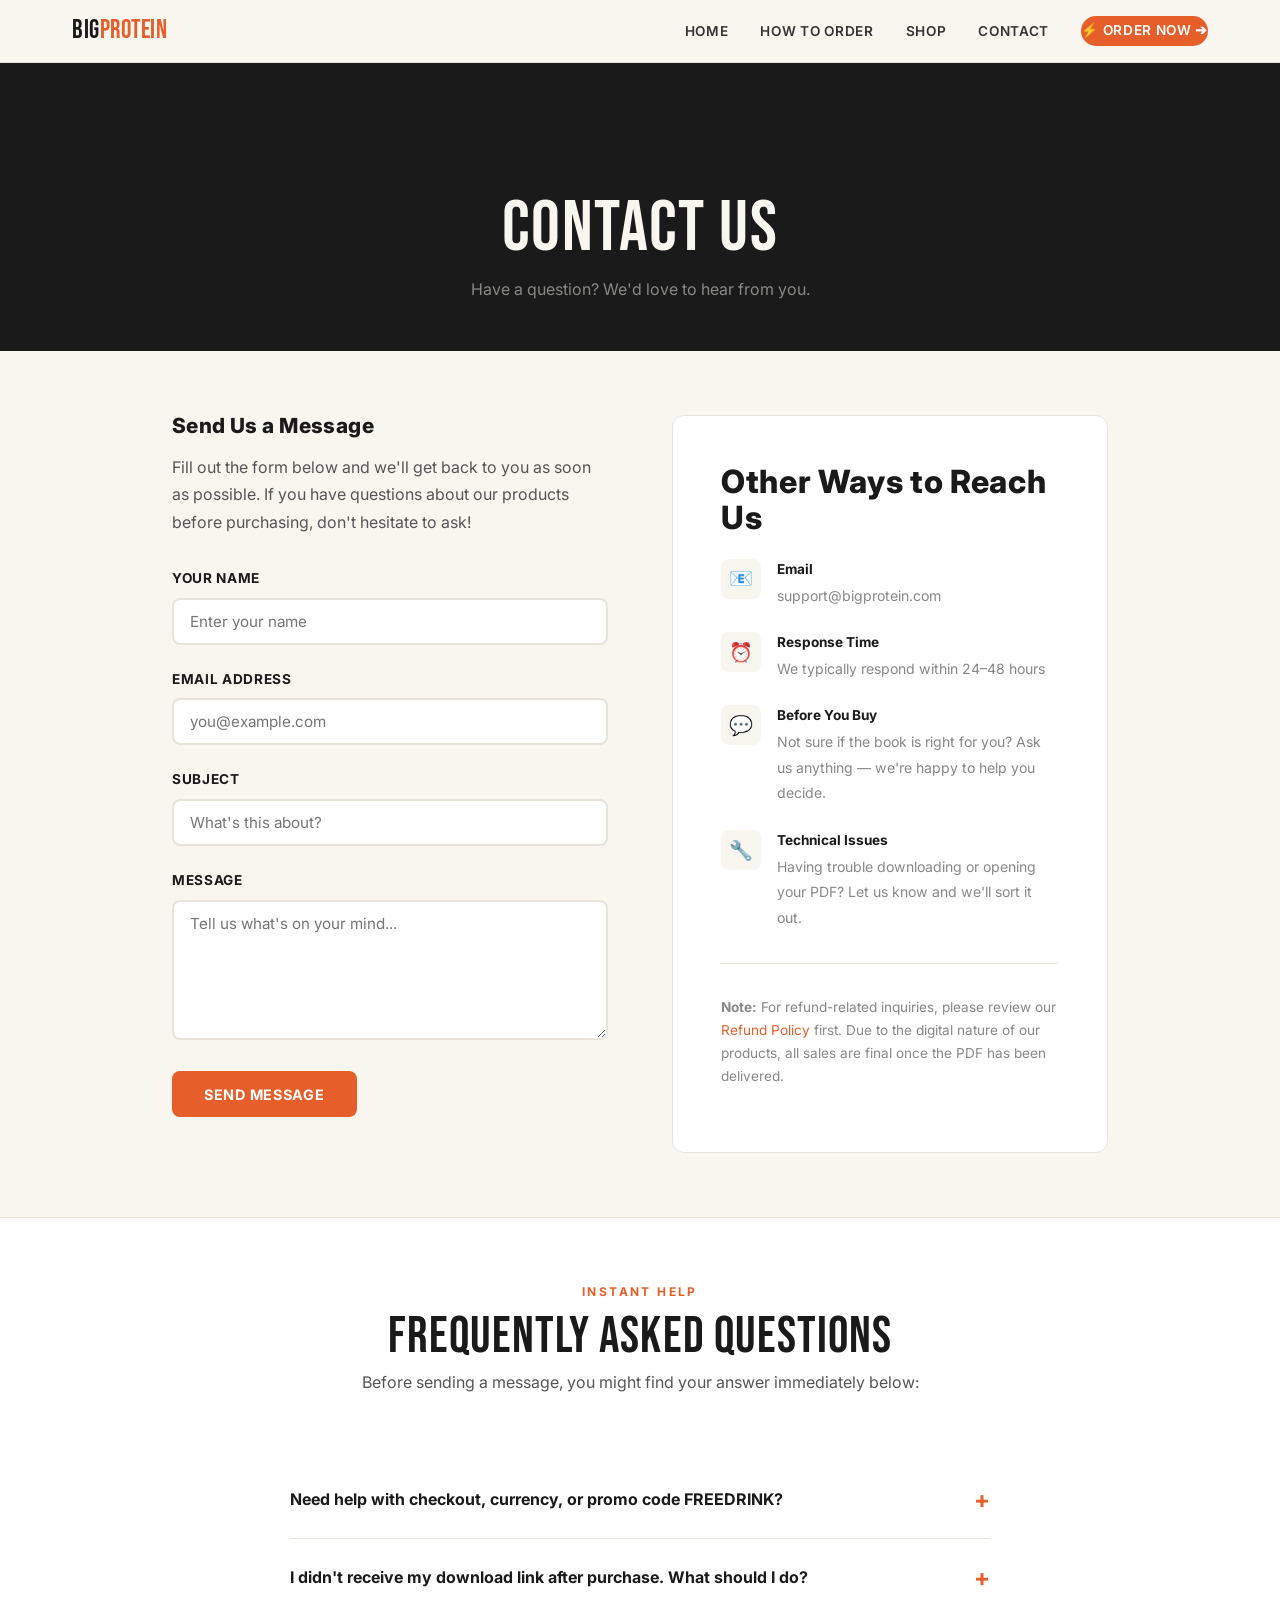
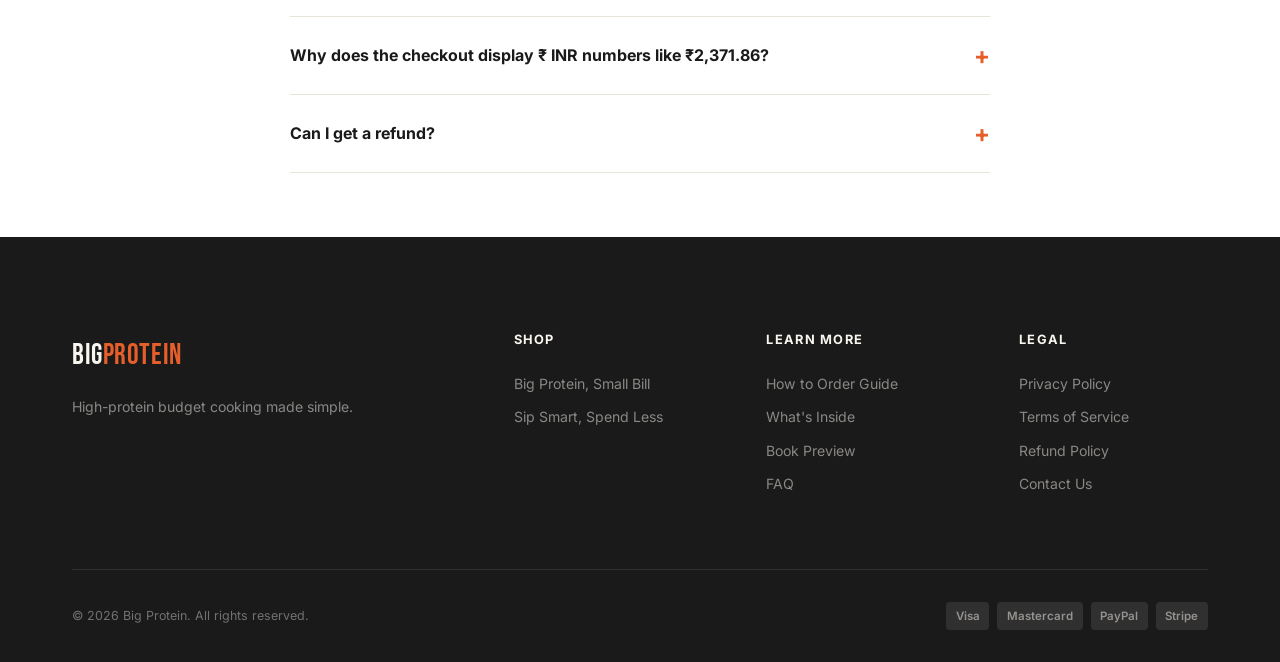
==== commit 1c41ea2e: "Update FAQ and legal/support policies across all pages" ====
--- a/contact.html
+++ b/contact.html
@@ -112,6 +112,69 @@
     </div>
   </div>
 
+  <!-- Quick Answers FAQ Section -->
+  <section class="faq-section" id="faq" style="padding-top: var(--space-3xl); padding-bottom: var(--space-3xl); background: var(--color-white); border-top: 1px solid var(--color-cream-darker);">
+    <div class="container" style="max-width: 900px;">
+      <div class="text-center" style="margin-bottom: var(--space-2xl);">
+        <div class="section-label">Instant Help</div>
+        <h2>Frequently Asked Questions</h2>
+        <p style="color: var(--color-text-secondary); max-width: 580px; margin: var(--space-xs) auto 0;">
+          Before sending a message, you might find your answer immediately below:
+        </p>
+      </div>
+
+      <div class="faq-list">
+        <div class="faq-item">
+          <button class="faq-question">
+            Need help with checkout, currency, or promo code FREEDRINK?
+            <span class="faq-icon">+</span>
+          </button>
+          <div class="faq-answer">
+            <div class="faq-answer-inner">
+              We have an official visual guide showing all 8 steps with real screenshots! It covers how to copy code <strong>FREEDRINK</strong>, why the checkout shows INR initially, how to switch to USD/EUR/SGD, and how email verification works. <a href="how-to-order.html" style="font-weight:700; text-decoration:underline;">Read our 8-Step Visual Checkout Guide &rarr;</a>
+            </div>
+          </div>
+        </div>
+
+        <div class="faq-item">
+          <button class="faq-question">
+            I didn't receive my download link after purchase. What should I do?
+            <span class="faq-icon">+</span>
+          </button>
+          <div class="faq-answer">
+            <div class="faq-answer-inner">
+              First, check your Spam and Promotions folders for an automated email from Cosmofeed / SuperProfile. If you made a typo during email entry, please submit the form above with your name, purchase email, and approximate time of transaction, and our support team will resend your download links within 24 hours.
+            </div>
+          </div>
+        </div>
+
+        <div class="faq-item">
+          <button class="faq-question">
+            Why does the checkout display ₹ INR numbers like ₹2,371.86?
+            <span class="faq-icon">+</span>
+          </button>
+          <div class="faq-answer">
+            <div class="faq-answer-inner">
+              Cosmofeed is an international creator payment network based in India, so visiting on mobile may initially show ₹2,371.86 INR. This converts to $24.99 USD. Once you tap "Get Instant Access", you can use the "Pay in" dropdown to select USD, EUR, SGD, GBP, or CAD, or pay with any international card or PayPal.
+            </div>
+          </div>
+        </div>
+
+        <div class="faq-item">
+          <button class="faq-question">
+            Can I get a refund?
+            <span class="faq-icon">+</span>
+          </button>
+          <div class="faq-answer">
+            <div class="faq-answer-inner">
+              Because our cookbooks are downloadable digital PDF files that cannot be retracted once sent, all sales are final. Please review our full <a href="refund.html">Refund Policy</a> and browse our preview carousel before purchasing.
+            </div>
+          </div>
+        </div>
+      </div>
+    </div>
+  </section>
+
   <!-- Footer -->
   <footer class="site-footer">
     <div class="container">
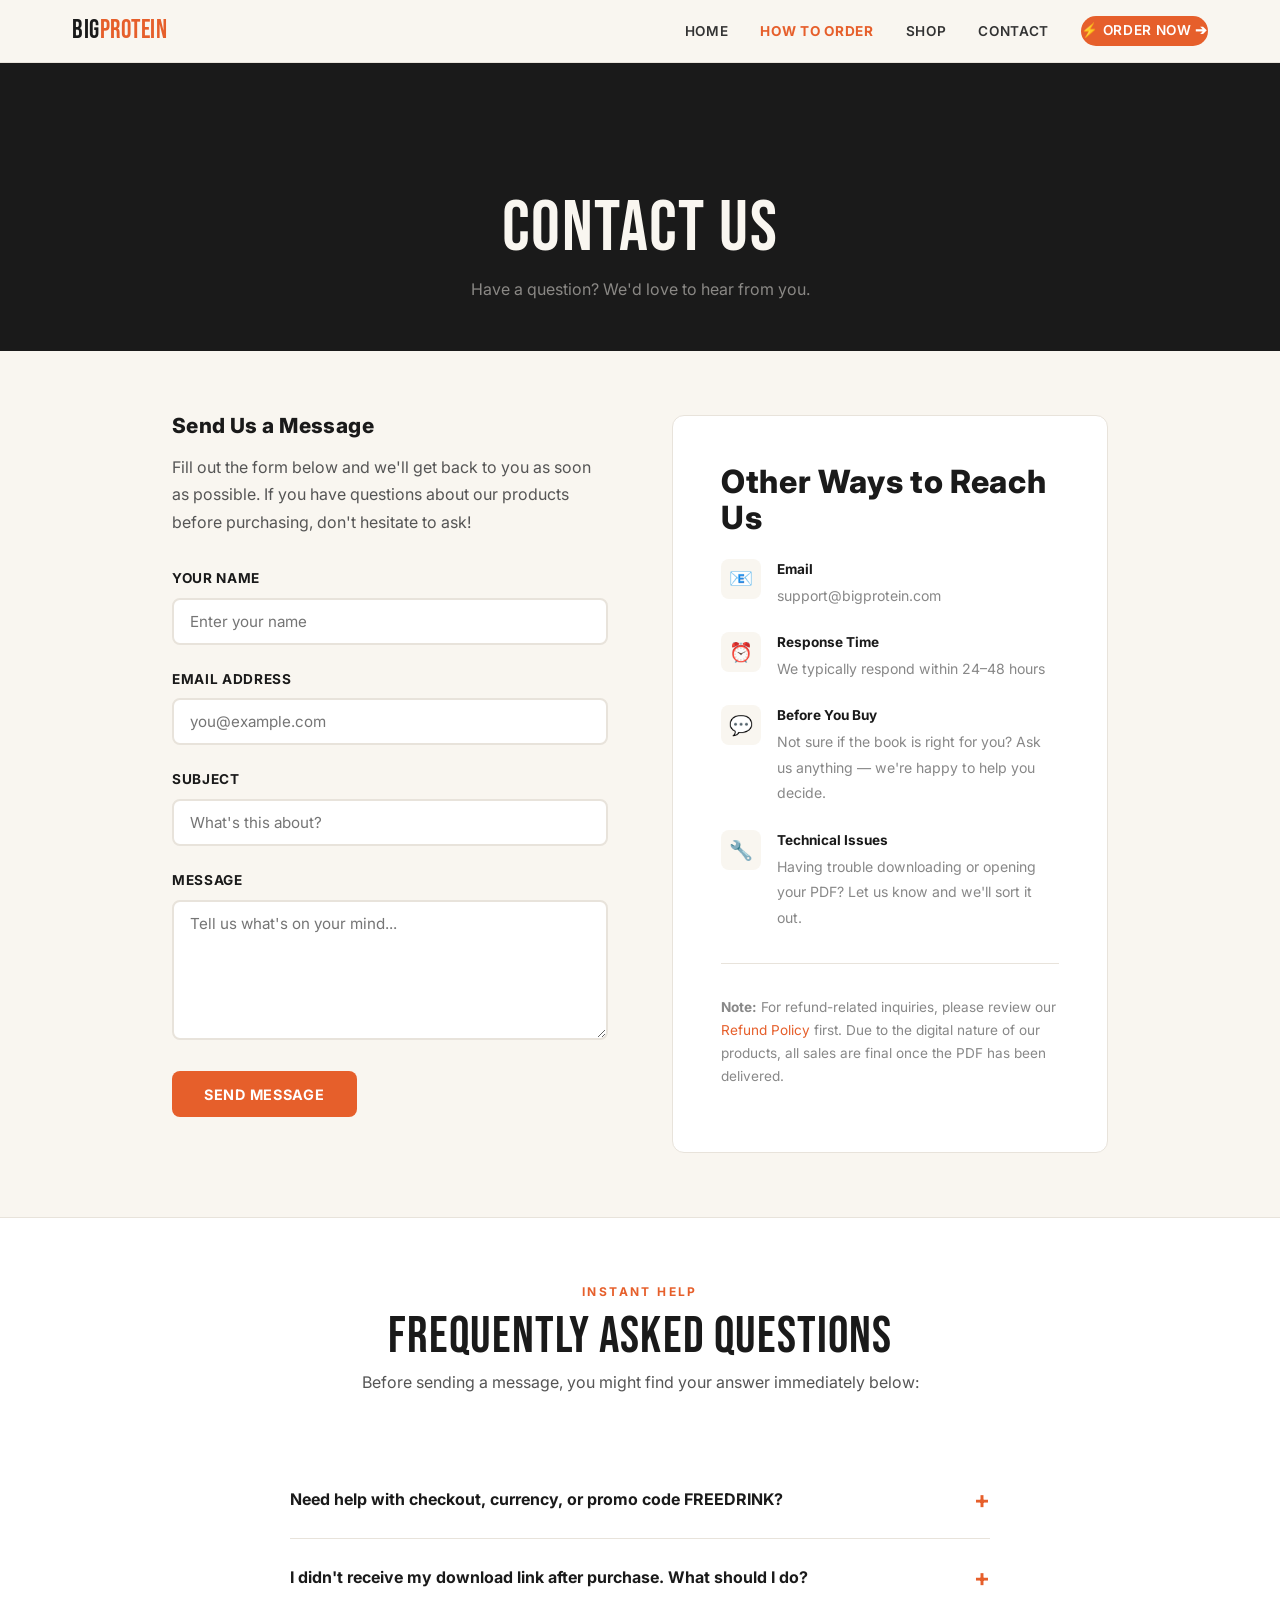
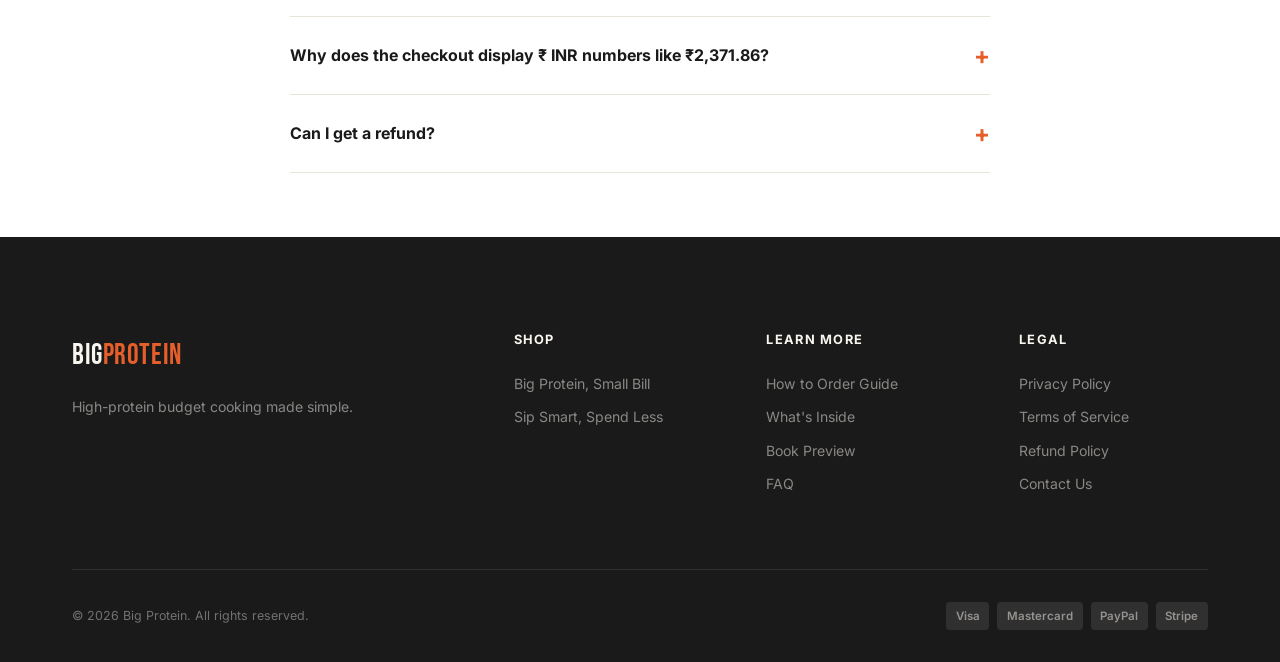
==== commit e40ce02e: "Fix mobile menu: eliminate fixed backdrop overlay trapping touches, add clean header-attached dropdo" ====
--- a/contact.html
+++ b/contact.html
@@ -18,7 +18,7 @@
       <nav>
         <ul class="nav-links" id="nav-links">
           <li><a href="index.html">Home</a></li>
-          <li><a href="how-to-order.html">How to Order</a></li>
+          <li><a href="how-to-order.html" class="nav-order-link">How to Order</a></li>
           <li><a href="index.html#pricing">Shop</a></li>
           <li><a href="contact.html">Contact</a></li>
           <li>
--- a/css/styles.css
+++ b/css/styles.css
@@ -167,16 +167,14 @@
   width: 100%;
   height: auto;
   min-height: var(--header-height);
-  background: rgba(249, 246, 240, 0.95);
-  backdrop-filter: blur(20px);
-  -webkit-backdrop-filter: blur(20px);
+  background: var(--color-cream);
   border-bottom: 1px solid var(--color-cream-darker);
   z-index: 1000;
   transition: background var(--transition-base), box-shadow var(--transition-base);
 }
 
 .site-header.scrolled {
-  background: rgba(249, 246, 240, 0.98);
+  background: var(--color-cream);
   box-shadow: var(--shadow-md);
 }
 
@@ -363,6 +361,11 @@
   border-radius: 50%;
   font-size: 0.7rem;
   font-weight: 800;
+}
+
+/* Mobile Menu Backdrop */
+.nav-backdrop {
+  display: none;
 }
 
 /* Mobile Menu Toggle */
@@ -2698,28 +2701,132 @@
     padding: 2px 8px;
   }
 
-  .nav-links {
-    position: fixed;
-    top: 0;
-    right: 0;
-    bottom: 0;
-    width: 280px;
-    background: var(--color-white);
-    flex-direction: column;
-    padding: calc(var(--header-height) + var(--space-xl)) var(--space-xl);
-    gap: var(--space-lg);
-    transform: translateX(100%);
-    transition: transform var(--transition-slow);
-    box-shadow: var(--shadow-xl);
-    z-index: 999;
-  }
-
-  .nav-links.open {
-    transform: translateX(0);
+  /* Mobile Header & Clean Dropdown Menu */
+  .site-header {
+    background: var(--color-cream);
+  }
+
+  .nav-backdrop {
+    display: none !important;
   }
 
   .menu-toggle {
     display: flex;
+    align-items: center;
+    justify-content: center;
+    flex-direction: column;
+    gap: 5px;
+    background: transparent;
+    border: none;
+    cursor: pointer;
+    min-width: 44px;
+    min-height: 44px;
+    padding: 10px;
+    z-index: 1002;
+    position: relative;
+    -webkit-tap-highlight-color: transparent;
+    touch-action: manipulation;
+  }
+
+  .nav-links {
+    display: none;
+    position: absolute;
+    top: 100%;
+    left: 0;
+    right: 0;
+    width: 100%;
+    max-height: calc(100vh - 110px);
+    max-height: calc(100dvh - 110px);
+    background: #FFFFFF;
+    flex-direction: column;
+    padding: 1.25rem 1.4rem 2rem;
+    gap: 0.5rem;
+    box-shadow: 0 15px 35px rgba(0, 0, 0, 0.16);
+    border-top: 1px solid var(--color-cream-darker);
+    border-bottom: 3px solid var(--color-primary);
+    z-index: 1001;
+    overflow-y: auto;
+    -webkit-overflow-scrolling: touch;
+  }
+
+  .nav-links.open {
+    display: flex;
+  }
+
+  .nav-links li {
+    width: 100%;
+    list-style: none;
+  }
+
+  .nav-links a {
+    display: flex;
+    align-items: center;
+    justify-content: space-between;
+    width: 100%;
+    padding: 13px 16px;
+    border-radius: var(--radius-md);
+    font-size: 0.96rem;
+    font-weight: 700;
+    letter-spacing: 0.03em;
+    color: var(--color-charcoal);
+    background: transparent;
+    transition: background var(--transition-fast), color var(--transition-fast);
+    touch-action: manipulation;
+    -webkit-tap-highlight-color: rgba(230, 95, 43, 0.1);
+    cursor: pointer;
+  }
+
+  .nav-links a:hover,
+  .nav-links a:active {
+    background: var(--color-cream);
+    color: var(--color-primary);
+  }
+
+  .nav-links a::after {
+    display: none !important;
+  }
+
+  .nav-links a.nav-order-link {
+    background: rgba(230, 95, 43, 0.08);
+    color: var(--color-primary) !important;
+    border-left: 3.5px solid var(--color-primary);
+  }
+
+  .nav-links a.nav-order-link::after {
+    content: 'VIP GUIDE';
+    display: inline-block !important;
+    font-size: 0.68rem;
+    font-weight: 800;
+    background: var(--color-primary);
+    color: #FFFFFF;
+    padding: 2px 7px;
+    border-radius: var(--radius-full);
+    letter-spacing: 0.05em;
+    width: auto;
+    height: auto;
+    position: static;
+  }
+
+  .nav-links .nav-cta {
+    display: flex !important;
+    justify-content: center !important;
+    align-items: center !important;
+    width: 100% !important;
+    padding: 0.95rem 1.4rem !important;
+    margin-top: 0.8rem !important;
+    background: var(--color-primary) !important;
+    color: #FFFFFF !important;
+    text-align: center !important;
+    font-size: 0.95rem !important;
+    font-weight: 800 !important;
+    border-radius: var(--radius-full) !important;
+    box-shadow: 0 4px 15px rgba(230, 95, 43, 0.35) !important;
+  }
+
+  .nav-links .nav-cta:hover,
+  .nav-links .nav-cta:active {
+    background: var(--color-primary-dark) !important;
+    color: #FFFFFF !important;
   }
 
   .features-grid {
